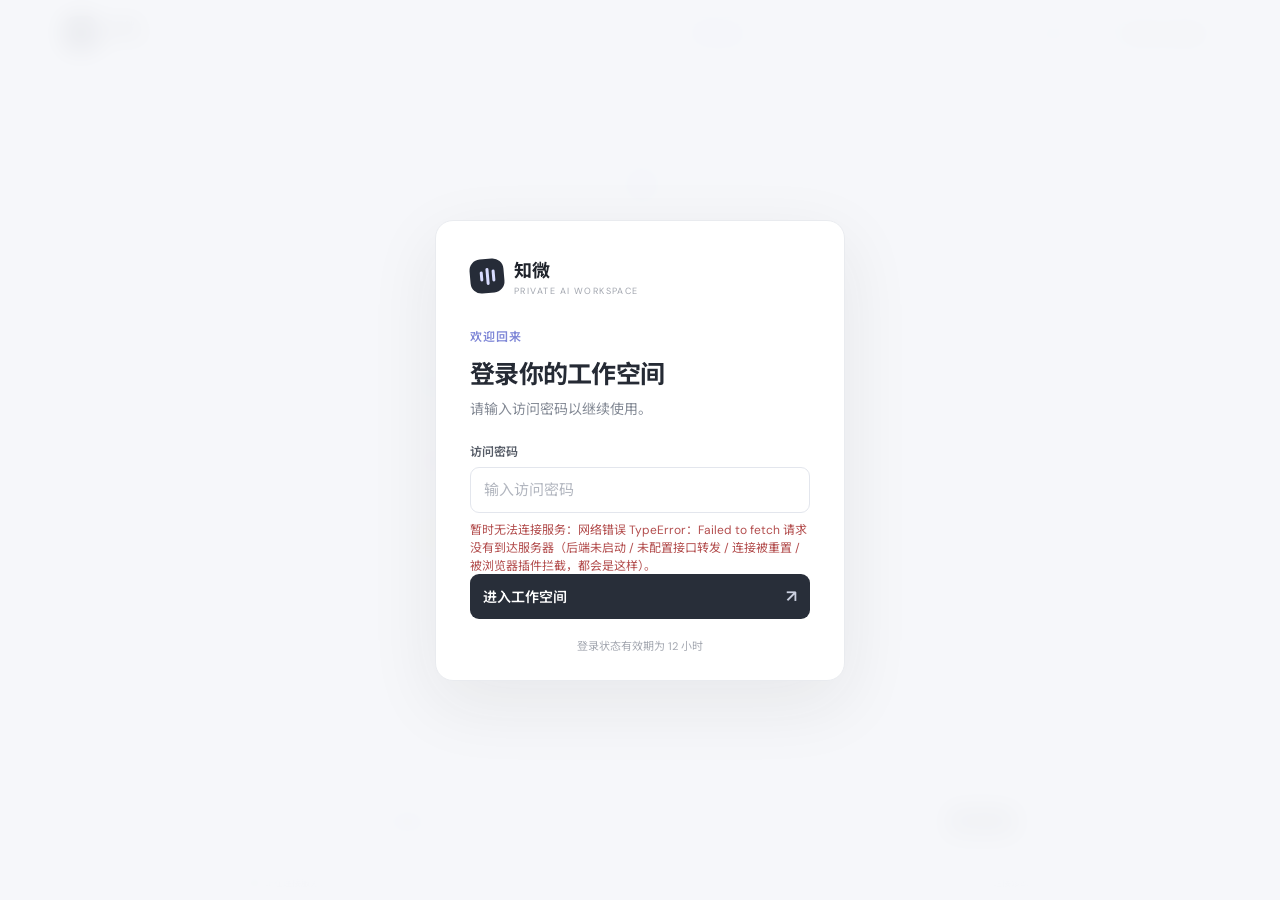
==== frontend/index.html @ b883d3f8 "feat(ui): 五个能力开关收成一个「专家模式」按钮 原来输入框下面并排五个勾选框：允许助手记录、允许读代码、允许改代码、 允许跑命令、显示思考。新手分不清前两个的区别，也常以为勾了「允许改代码」" ====
<!doctype html>
<html lang="zh-CN">
<head>
  <meta charset="UTF-8">
  <meta name="viewport" content="width=device-width, initial-scale=1.0">
  <meta name="theme-color" content="#f7f8fa">
  <meta name="description" content="集成智能对话、文件问答与论文阅读的 AI 工作空间">
  <title>知微 · AI 工作空间</title>
  <link rel="preconnect" href="https://fonts.googleapis.com">
  <link rel="preconnect" href="https://fonts.gstatic.com" crossorigin>
  <link href="https://fonts.googleapis.com/css2?family=DM+Sans:wght@400;500;600;700&family=Noto+Sans+SC:wght@400;500;600;700&display=swap" rel="stylesheet">
  <link rel="stylesheet" href="style.css">
</head>
<body>
  <main class="app-shell">
    <header class="topbar">
      <a class="brand" href="/" aria-label="知微首页"><span class="brand-mark"><i></i><i></i><i></i></span><span><strong>知微</strong><small>AI WORKSPACE</small></span></a>
      <div class="topbar-actions">
        <a class="top-action top-enter-learn" href="/learn.html" title="进入三栏学习台：课程目录 + 章节正文 + AI 导师">◈ <span>学习台</span></a>
        <button class="top-action" id="historyToggle" onclick="toggleHistory()">◷ <span>对话记录</span></button>
        <button class="top-action" id="learningHubBtn" onclick="openLearningHub()">▣ <span>学习档案</span></button>
        <button class="top-action" onclick="newChat()">＋ <span>新对话</span></button>
        <button class="top-action" id="logoutBtn" onclick="logout()">↪ <span>退出登录</span></button>
        <button class="model-pill" id="modelPill" onclick="openModelSettings()" title="切换模型与 API Key"><span class="model-dot"></span><span id="modelPillText">模型未配置</span></button>
      </div>
      <div id="historyPanel" class="history-panel" hidden><div class="history-heading">最近对话 <button onclick="toggleHistory(false)" aria-label="关闭">×</button></div><div id="chatList" class="chat-list"><div class="empty-hint">正在加载…</div></div></div>
    </header>

    <div id="connBanner" class="conn-banner" style="display:none"></div>
    <section id="chat" class="conversation" aria-live="polite" aria-label="与 AI 对话">
      <div id="welcome" class="welcome">
        <div class="welcome-orb"><i></i><i></i><i></i></div>
        <div class="eyebrow">YOUR THINKING PARTNER</div>
        <h1>你好，今天想用 AI 做什么？</h1>
        <p>先选择一个功能，接下来的提问和回答都会在这里进行。</p>
        <div class="mode-grid">
          <button class="mode-card" onclick="selectMode('chat')"><span class="mode-icon blue">✳</span><span><b>智能对话</b><small>自由提问、灵感探索与音乐推荐</small></span><span class="mode-arrow">↗</span></button>
          <button class="mode-card" onclick="selectMode('file')"><span class="mode-icon purple">▤</span><span><b>文件问答</b><small>上传文档或图片，提取文字并理解图像</small></span><span class="mode-arrow">↗</span></button>
          <button class="mode-card" onclick="selectMode('paper')"><span class="mode-icon amber">论</span><span><b>论文助手</b><small>解析 PDF 论文，检索内容并深入讨论</small></span><span class="mode-arrow">↗</span></button>
        </div>
      </div>
    </section>

    <footer class="composer-wrap">
      <div id="modeBar" class="mode-bar" hidden>
        <button id="activeModeButton" class="active-mode" onclick="toggleModePicker()"><span id="activeModeIcon">✳</span><span id="activeModeName">智能对话</span><span class="mode-chevron">⌄</span></button>
        <div id="modePicker" class="mode-picker" hidden>
          <button onclick="selectMode('chat')">✳　智能对话</button><button onclick="selectMode('file')">▤　文件问答</button><button onclick="selectMode('paper')">论　论文助手</button>
        </div>
        <span id="contextName" class="context-name"></span>
        <div class="mode-actions">
          <label id="filePickerLabel" class="attach-button" for="fileInput" hidden>＋ 添加资料</label>
          <select id="fileList" class="file-select" aria-label="选择已上传资料" hidden onchange="selectExistingFile()"><option value="">选择已上传资料</option></select>
          <label id="paperPickerLabel" class="attach-button" for="paperInput" hidden>＋ 选择论文</label>
          <button id="uploadPaperBtn" class="attach-button" onclick="uploadPaper()" hidden>解析论文</button>
        </div>
      </div>
      <input type="file" id="fileInput" accept=".pdf,.docx,.txt,.jpg,.jpeg,.png,.webp,image/jpeg,image/png,image/webp" onchange="showSelectedFile('fileInput','fileSelectedName')">
      <input type="file" id="paperInput" accept=".pdf,application/pdf" onchange="showSelectedFile('paperInput','paperFileName')">
      <input type="hidden" id="fileName"><input type="hidden" id="fileQuestion"><input type="hidden" id="paperQuestion">
      <span id="fileSelectedName" hidden>未选择文件</span><span id="paperFileName" hidden>未选择论文</span>
      <div id="fileAnswer" hidden></div><div id="paperAnswer" hidden></div>
      <div id="paperStatus" class="upload-status" hidden></div>
      <div class="composer" id="composer">
        <textarea id="input" rows="1" placeholder="先选择一个功能…" aria-label="输入消息" disabled></textarea>
        <div class="composer-bottom"><span class="composer-left"><span class="composer-hint"><span class="sparkle">✦</span> <span id="composerHint">选择功能后即可开始</span></span><button type="button" id="expertToggle" class="expert-toggle" onclick="toggleExpertMode()" aria-pressed="false" title="一键开启全部五项：记录学习档案、只读查看项目代码、修改代码（每次改动自动备份，可一键撤销）、执行项目内命令（危险命令仍会单独弹卡片等你确认）、显示思考过程。再点一次全部关闭。"><span class="expert-dot"></span><span id="expertLabel">专家模式</span></button><span class="capabilities" hidden><label class="write-toggle" title="开启后，助手只在你明确要求时才会写入长期记忆或勾选学习任务。默认关闭。"><input type="checkbox" id="allowWrites" onchange="onAllowWritesChange()"><span>允许助手记录</span></label><label class="write-toggle" title="开启后，助手可以只读查看项目结构、代码、git 状态与提交历史（不能修改文件、不能执行命令）。默认关闭。"><input type="checkbox" id="allowWorkspace" onchange="onAllowWorkspaceChange()"><span>允许读代码</span></label><label class="write-toggle danger" title="开启后，助手可以在项目内新建或修改文件。每次写入前自动备份，改动以红绿 diff 展示，可一键撤销。默认关闭。"><input type="checkbox" id="allowCodeEdit" onchange="onAllowCodeEditChange()"><span>允许改代码</span></label><label class="write-toggle danger" title="开启后，助手可以在项目内执行命令（跑测试、跑脚本、看 git 状态）。管道、重定向、删除、下载、改权限类命令一律拒绝；安装依赖、构建、执行任意代码会先弹卡片等你点「允许」。默认关闭。"><input type="checkbox" id="allowCommand" onchange="onAllowCommandChange()"><span>允许跑命令</span></label><label class="write-toggle" title="开启后，会向模型请求思考过程并实时显示在回答上方。部分模型（如 Qwen3、DeepSeek 推理模型）支持；不支持时只是不显示，不影响回答。"><input type="checkbox" id="showThinking" onchange="onShowThinkingChange()"><span>显示思考</span></label></span></span><button id="sendBtn" class="send-button" onclick="sendMessage()" aria-label="发送消息" disabled><span>发送</span><span class="send-arrow">↑</span></button></div>
      </div>
      <div class="composer-note">知微 AI · 让知识触手可及</div>
    </footer>
    <div class="sidebar-footer"><span id="serviceDot" class="status-dot"></span><span id="serviceLabel">正在连接服务…</span><a href="debug.html" target="_blank" rel="noopener">连接诊断</a></div>
  </main>
  <dialog id="learningHub" class="learning-hub">
    <div class="learning-head"><div><span class="eyebrow">YOUR LEARNING SPACE</span><h2>学习档案</h2><p>由你确认保存的长期记忆与学习计划会用于个性化回答。</p></div><button class="hub-close" onclick="closeLearningHub()" aria-label="关闭">×</button></div>
    <div class="learning-grid">
      <section class="learning-section"><h3>长期记忆</h3><p class="learning-help">只保存你主动添加的内容；回答时当前模型会参考这些信息。</p>
        <form id="memoryForm" onsubmit="saveLearningMemory(event)"><input id="memoryCategory" maxlength="40" placeholder="分类，例如：研究方向" value="偏好"><textarea id="memoryContent" maxlength="1200" required placeholder="例如：我刚读研一，正在学习机器学习基础。"></textarea><button class="hub-primary" type="submit">保存记忆</button></form>
        <div id="memoryList" class="hub-list"><div class="empty-hint">正在加载…</div></div>
      </section>
      <section class="learning-section"><h3>任务规划</h3><p class="learning-help">写下目标，当前模型会生成可勾选待办；完成后可按进度重新规划。</p>
        <form id="planForm" onsubmit="generateLearningPlan(event)"><textarea id="planGoal" maxlength="1000" required placeholder="例如：一周内理解 Transformer 的基本结构和注意力机制"></textarea><button class="hub-primary" id="generatePlanBtn" type="submit">生成任务计划</button></form>
        <div id="planList" class="hub-list"><div class="empty-hint">正在加载…</div></div>
      </section>
    </div>
  </dialog>
  <dialog id="modelSettings" class="learning-hub">
    <div class="learning-head"><div><span class="eyebrow">MODEL PROVIDERS</span><h2>模型与 API Key</h2><p>保存后随时切换，对话、论文、学习计划都会立刻改用选中的服务商。Key 只写入本机数据库，页面上只显示后四位。</p></div><button class="hub-close" onclick="closeModelSettings()" aria-label="关闭">×</button></div>
    <div class="learning-grid">
      <section class="learning-section"><h3>已配置</h3><p class="learning-help">点「使用」切换当前模型；「测试」会发一次极短的真实请求，用来确认 Key、地址和模型名是否对得上。</p>
        <div id="providerList" class="hub-list"><div class="empty-hint">正在加载…</div></div>
      </section>
      <section class="learning-section"><h3>添加 / 编辑</h3><p id="providerHint" class="learning-help">选一个预设会自动填好接口地址和默认模型，其余可以自己改。</p>
        <form id="providerForm" onsubmit="saveProvider(event)">
          <input type="hidden" id="providerId">
          <select id="providerPreset" onchange="applyProviderPreset()" aria-label="服务商预设"></select>
          <input id="providerName" maxlength="40" placeholder="显示名称，例如：我的 DeepSeek">
          <input id="providerBaseUrl" maxlength="300" placeholder="接口地址，例如 https://api.deepseek.com/v1">
          <input id="providerKey" type="password" autocomplete="off" maxlength="400" placeholder="API Key">
          <input id="providerModel" maxlength="120" placeholder="对话模型，例如 deepseek-chat">
          <input id="providerVisionModel" maxlength="120" placeholder="视觉模型（可空），例如 qwen3-vl-plus">
          <div class="provider-actions">
            <button class="hub-primary" id="providerSaveBtn" type="submit">保存服务商</button>
            <button class="hub-secondary" type="button" onclick="testProviderDraft()">测试连接</button>
            <button class="hub-secondary" type="button" onclick="resetProviderForm()">新建</button>
          </div>
        </form>
        <div id="providerStatus" class="provider-status" hidden></div>
      </section>
    </div>
  </dialog>
  <section id="loginGate" class="login-gate" hidden>
    <form class="login-card" onsubmit="submitLogin(event)">
      <div class="login-brand"><span class="brand-mark"><i></i><i></i><i></i></span><span><strong>知微</strong><small>PRIVATE AI WORKSPACE</small></span></div>
      <div class="login-eyebrow">欢迎回来</div>
      <h1>登录你的工作空间</h1>
      <p>请输入访问密码以继续使用。</p>
      <label class="login-label" for="loginPassword">访问密码</label>
      <input id="loginPassword" class="login-input" type="password" autocomplete="current-password" placeholder="输入访问密码" required>
      <div id="loginError" class="login-error" role="alert"></div>
      <button id="loginBtn" class="login-submit" type="submit">进入工作空间 <span>↗</span></button>
      <small class="login-footnote">登录状态有效期为 12 小时</small>
    </form>
  </section>
  <script src="marked.min.js"></script>
  <script src="app.js"></script>
</body>
</html>
---- frontend/style.css ----
:root{font-family:'DM Sans','Noto Sans SC',-apple-system,BlinkMacSystemFont,'Segoe UI',sans-serif;color:#20242c;background:#f8f9fb;font-synthesis:none;text-rendering:optimizeLegibility;--ink:#20242c;--muted:#969ba5;--line:#e9ebef;--accent:#5868df}*{box-sizing:border-box}body{margin:0;min-width:320px;height:100vh;overflow:hidden;background:#f8f9fb}button,input,textarea{font:inherit}button{cursor:pointer}button:focus-visible,input:focus-visible,textarea:focus-visible,a:focus-visible{outline:3px solid #b7bffc;outline-offset:2px}.app-shell{position:relative;width:100%;height:100dvh;max-width:1600px;margin:auto;display:flex;flex-direction:column;background:#fff}.topbar{position:relative;z-index:4;height:66px;flex:0 0 66px;display:flex;align-items:center;justify-content:space-between;padding:0 clamp(20px,5vw,70px);border-bottom:1px solid #f0f1f4;background:#fff}.brand{display:flex;align-items:center;gap:10px;color:var(--ink);text-decoration:none}.brand-mark{width:34px;height:34px;display:flex;align-items:center;justify-content:center;gap:3px;border-radius:11px;background:#262c38;transform:rotate(-5deg)}.brand-mark i{width:3px;border-radius:3px;background:#d8dcff}.brand-mark i:nth-child(1){height:10px}.brand-mark i:nth-child(2){height:17px}.brand-mark i:nth-child(3){height:12px}.brand strong{display:block;font-size:16px;letter-spacing:.02em}.brand small{display:block;margin-top:1px;color:#a1a5ae;font-size:8px;letter-spacing:.18em}.topbar-actions{display:flex;align-items:center;gap:9px}.top-action{height:32px;padding:0 10px;border:1px solid transparent;border-radius:8px;background:transparent;color:#777d88;font-size:11px}.top-action:hover{border-color:#e9ebef;background:#fafbfc}.model-pill{display:flex;align-items:center;gap:7px;margin-left:5px;padding:6px 10px;border:1px solid #eaecf0;border-radius:20px;color:#686e79;font-size:10px}.model-dot,.status-dot{width:7px;height:7px;border-radius:50%;background:#55b984}.history-panel{position:absolute;top:56px;right:clamp(20px,5vw,70px);width:min(330px,calc(100vw - 32px));max-height:min(450px,70vh);overflow:auto;padding:12px;border:1px solid #e9ebef;border-radius:13px;background:#fff;box-shadow:0 14px 40px #20242c18}.history-heading{display:flex;justify-content:space-between;align-items:center;padding:3px 4px 10px;color:#555b66;font-size:11px;font-weight:600}.history-heading button{width:25px;height:25px;border:0;border-radius:6px;background:transparent;color:#9297a1;font-size:18px}.history-heading button:hover{background:#f3f4f7}.chat-list{display:flex;flex-direction:column;gap:3px}.chat-item{min-height:36px;display:flex;align-items:center;gap:7px;padding:4px 6px 4px 9px;border-radius:8px;color:#606570;font-size:11px}.chat-item:hover,.chat-item.active{background:#f1f2f6;color:#292e38}.chat-item span{min-width:0;flex:1;overflow:hidden;text-overflow:ellipsis;white-space:nowrap;cursor:pointer}.chat-item span:before{content:'◷';margin-right:8px;color:#a0a5af}.chat-item button{padding:4px 6px;border:0;border-radius:5px;background:transparent;color:#a0a4ad;font-size:10px;opacity:0}.chat-item:hover button,.chat-item.active button{opacity:1}.chat-item button:hover{background:#fff;color:#c35c5c}.empty-hint{padding:10px 4px;color:#a4a8b1;font-size:10px}.conn-banner{position:absolute;z-index:2;top:76px;left:50%;width:min(560px,calc(100% - 32px));transform:translateX(-50%);padding:10px 13px;border:1px solid #f0dada;border-radius:8px;background:#fff6f6;color:#a84949;font-size:10px;line-height:1.5}.conn-banner a{color:inherit}.conversation{position:relative;flex:1;min-height:0;overflow-y:auto;padding:26px 22px 18px;scroll-behavior:smooth}.welcome{width:min(690px,100%);margin:7vh auto 30px;text-align:center}.welcome-orb{width:56px;height:56px;display:flex;align-items:center;justify-content:center;gap:4px;margin:0 auto 19px;border:1px solid #e8eaf0;border-radius:19px;background:linear-gradient(145deg,#fff,#f6f7fa);box-shadow:0 8px 28px #30394f0d;transform:rotate(-5deg)}.welcome-orb i{width:4px;border-radius:5px;background:#8792ee}.welcome-orb i:nth-child(1){height:15px;opacity:.55}.welcome-orb i:nth-child(2){height:25px}.welcome-orb i:nth-child(3){height:18px;opacity:.72}.eyebrow{color:#a3a7b2;font-size:9px;font-weight:600;letter-spacing:.22em}.welcome h1{margin:12px 0 8px;color:#252a34;font-size:clamp(22px,3vw,29px);font-weight:600;letter-spacing:-.04em}.welcome>p{margin:0;color:#9a9eaa;font-size:12px}.mode-grid{display:grid;grid-template-columns:1fr;gap:9px;width:min(475px,100%);margin:27px auto 0;text-align:left}.mode-card{min-height:68px;display:flex;align-items:center;gap:12px;padding:11px 13px;border:1px solid #eceef2;border-radius:11px;background:#fff;text-align:left;transition:all .18s}.mode-card:hover{border-color:#d7daf0;background:#fcfcff;box-shadow:0 5px 18px #252a3409;transform:translateY(-1px)}.mode-icon{width:34px;height:34px;display:grid;place-items:center;border-radius:10px;font-size:15px}.mode-icon.blue{background:#edf3ff;color:#6989dd}.mode-icon.purple{background:#f2efff;color:#8773d8}.mode-icon.amber{background:#fff4df;color:#cf9631}.mode-card b,.mode-card small{display:block}.mode-card b{color:#4b515d;font-size:11px;font-weight:600}.mode-card small{margin-top:4px;color:#989da7;font-size:9px}.mode-arrow{margin-left:auto;color:#bdc0c8;font-size:14px}.user,.ai{max-width:min(750px,88%);margin:15px auto;padding:12px 15px;border-radius:13px;font-size:12px;line-height:1.8;overflow-wrap:anywhere}.user{margin-right:max(calc((100% - 750px)/2),6%);background:#f1f2f6;color:#343944;white-space:pre-wrap}.ai{margin-left:max(calc((100% - 750px)/2),6%);color:#3e444f}.ai p{margin:0 0 10px}.ai h1,.ai h2,.ai h3,.qa-a h1,.qa-a h2,.qa-a h3{margin:16px 0 8px;color:#292f39;font-size:16px}.ai ul,.ai ol,.qa-a ul,.qa-a ol{padding-left:21px}.ai pre,.qa-a pre{overflow:auto;padding:12px;border-radius:9px;background:#242a35;color:#f1f2f7}.ai code,.qa-a code{padding:2px 4px;border-radius:4px;background:#f0f1f5;font-size:.9em}.ai pre code,.qa-a pre code{background:transparent}.ai blockquote,.qa-a blockquote{margin:8px 0;padding:3px 12px;border-left:2px solid #c4c8ee;color:#777d88}.thinking{display:flex;gap:5px;width:60px;align-items:center}.thinking span{width:6px;height:6px;border-radius:50%;background:#7884df;animation:think 1.1s infinite}.thinking span:nth-child(2){animation-delay:.15s}.thinking span:nth-child(3){animation-delay:.3s}@keyframes think{0%,80%,100%{opacity:.3;transform:translateY(0)}40%{opacity:1;transform:translateY(-4px)}}.music-card{max-width:360px;margin:9px 0;padding:13px;border:1px solid #ebedf1;border-radius:11px;background:#fff}.music-title{color:#323844;font-size:14px;font-weight:600}.music-singer,.music-reason{margin-top:6px;color:#7a808c;font-size:11px;line-height:1.6}.play-btn{display:inline-flex;margin-top:10px;padding:7px 10px;border-radius:7px;background:#f1f2f8;color:#555ec2;font-size:10px;text-decoration:none}.play-btn:hover{background:#e9eafb}.composer-wrap{z-index:3;position:relative;width:min(780px,calc(100% - 36px));margin:0 auto;padding:10px 0 10px}.mode-bar{position:relative;display:flex;align-items:center;gap:8px;min-height:34px;margin-bottom:8px}.active-mode{height:30px;display:flex;align-items:center;gap:7px;padding:0 9px;border:1px solid #e8eaf0;border-radius:8px;background:#fff;color:#555b66;font-size:10px}.active-mode:hover{background:#f8f9fb}.mode-chevron{color:#a1a5ae}.context-name{max-width:190px;overflow:hidden;color:#8c919b;font-size:9px;text-overflow:ellipsis;white-space:nowrap}.mode-actions{display:flex;gap:6px;margin-left:auto}.attach-button{height:28px;display:inline-flex;align-items:center;padding:0 9px;border:1px solid #e8eaf0;border-radius:7px;background:#fff;color:#727884;font-size:9px;cursor:pointer}.attach-button:hover{border-color:#cfd3e6;background:#fafaff}.mode-picker{position:absolute;z-index:5;bottom:36px;left:0;width:160px;padding:5px;border:1px solid #e9ebef;border-radius:9px;background:#fff;box-shadow:0 10px 28px #20242c12}.mode-picker button{width:100%;height:31px;padding:0 8px;border:0;border-radius:6px;background:transparent;color:#616773;text-align:left;font-size:10px}.mode-picker button:hover{background:#f2f3f7}.composer{padding:10px 12px 9px;border:1px solid #e6e8ed;border-radius:14px;background:#fff;box-shadow:0 7px 25px #292f3a0a;transition:border .15s,box-shadow .15s}.composer:focus-within{border-color:#c9cef2;box-shadow:0 7px 26px #5367e80d}.composer textarea{display:block;width:100%;min-height:32px;max-height:160px;resize:none;border:0;outline:0;background:transparent;color:#292e38;font-size:12px;line-height:1.6}.composer textarea:disabled{cursor:not-allowed}.composer textarea::placeholder{color:#b0b4bd}.composer-bottom{display:flex;align-items:center;justify-content:space-between;margin-top:7px}.composer-hint{color:#a4a8b1;font-size:9px}.sparkle{margin-right:4px;color:#8b92df}.send-button{height:30px;display:flex;align-items:center;gap:12px;padding:0 7px 0 12px;border:0;border-radius:8px;background:#282e39;color:white;font-size:10px;font-weight:500;transition:background .15s}.send-button:hover{background:#475164}.send-button:disabled{opacity:.4;cursor:not-allowed}.send-arrow{width:20px;height:20px;display:grid;place-items:center;border-radius:6px;background:#ffffff1a;font-size:13px}.composer-note{padding-top:7px;text-align:center;color:#b5b8c0;font-size:9px}.upload-status{margin:0 0 7px;padding:7px 9px;border:1px solid #e7e9f0;border-radius:7px;background:#f8f9fb;color:#717783;font-size:9px}.upload-status.success{border-color:#d9ecdf;background:#f4faf5;color:#4a8059}.upload-status.error{border-color:#f3dada;background:#fff7f7;color:#aa5353}input[type=file]{position:absolute;width:1px;height:1px;opacity:0;pointer-events:none}.sidebar-footer{width:min(780px,calc(100% - 36px));display:flex;align-items:center;gap:7px;margin:0 auto;padding:0 1px 11px;color:#8e939d;font-size:9px}.sidebar-footer a{margin-left:auto;color:#848996;text-decoration:none}.sidebar-footer a:hover{color:#5367e8}.status-dot.offline{background:#d76c6c}::-webkit-scrollbar{width:6px}::-webkit-scrollbar-thumb{border-radius:6px;background:#d9dce3}::-webkit-scrollbar-thumb:hover{background:#c5c9d2}[hidden]{display:none!important}@media(max-width:600px){.topbar{height:56px;flex-basis:56px;padding:0 13px}.topbar-actions{gap:3px}.top-action{width:33px;padding:0;font-size:0}.top-action:first-letter{font-size:14px}.top-action span{display:none}.model-pill{margin-left:2px;padding:5px 7px;font-size:9px}.conversation{padding:18px 12px 8px}.welcome{margin:6vh auto 22px}.welcome-orb{width:48px;height:48px;margin-bottom:15px}.welcome h1{font-size:21px}.welcome>p{font-size:10px;line-height:1.7}.mode-grid{gap:7px;margin-top:21px}.mode-card{min-height:62px;padding:9px 10px}.mode-card small{font-size:8px}.mode-icon{width:30px;height:30px}.composer-wrap,.sidebar-footer{width:calc(100% - 22px)}.composer-wrap{padding-bottom:max(7px,env(safe-area-inset-bottom))}.composer{padding:9px 10px 8px}.composer textarea{font-size:12px}.composer-hint{font-size:8px}.user,.ai{max-width:94%;margin-top:12px;margin-bottom:12px;padding:10px 12px;font-size:12px}.user{margin-right:3%}.ai{margin-left:3%}.context-name{max-width:100px}.attach-button{height:27px;padding:0 7px;font-size:8px}}@media(max-height:680px){.welcome{margin-top:2vh}.welcome-orb{width:43px;height:43px;margin-bottom:10px}.mode-grid{margin-top:15px}.mode-card{min-height:58px}}@media(prefers-reduced-motion:reduce){*,*::before,*::after{scroll-behavior:auto!important;animation-duration:.01ms!important;transition-duration:.01ms!important}}

.file-select{max-width:145px;height:28px;padding:0 8px;border:1px solid #e8eaf0;border-radius:7px;background:#fff;color:#727884;font-size:9px}.file-select:disabled{opacity:.55}.file-select:focus{border-color:#c9cef2;outline:0}

@media(max-width:600px){.file-select{max-width:86px}.mode-bar{gap:5px}}

.login-gate{position:fixed;z-index:20;inset:0;display:grid;place-items:center;padding:20px;background:#f6f7faee;backdrop-filter:blur(12px)}.login-card{width:min(410px,100%);padding:35px 34px 27px;border:1px solid #e9ebef;border-radius:18px;background:#fff;box-shadow:0 22px 70px #20242c14}.login-brand{display:flex;align-items:center;gap:10px;margin-bottom:30px}.login-brand strong{display:block;color:#20242c;font-size:18px}.login-brand small{display:block;margin-top:2px;color:#a1a5ae;font-size:9px;letter-spacing:.16em}.login-eyebrow{color:#7f87d7;font-size:12px;font-weight:600;letter-spacing:.08em}.login-card h1{margin:9px 0 7px;color:#252a34;font-size:25px;letter-spacing:-.03em}.login-card>p{margin:0 0 24px;color:#858b96;font-size:14px}.login-label{display:block;margin-bottom:7px;color:#555b66;font-size:12px;font-weight:600}.login-input{width:100%;height:46px;padding:0 13px;border:1px solid #e3e6ed;border-radius:9px;color:#292e38;font-size:15px}.login-input:focus{border-color:#aeb7ed;outline:0;box-shadow:0 0 0 3px #5868df14}.login-input::placeholder{color:#b2b6bf}.login-error{min-height:20px;margin-top:7px;color:#b34e4e;font-size:12px}.login-submit{width:100%;height:45px;display:flex;align-items:center;justify-content:space-between;padding:0 13px;border:0;border-radius:9px;background:#282e39;color:#fff;font-size:14px;font-weight:600}.login-submit:hover{background:#475164}.login-submit:disabled{opacity:.6;cursor:wait}.login-submit span{color:#cbd0df;font-size:17px}.login-footnote{display:block;margin-top:18px;color:#a4a8b1;text-align:center;font-size:11px}@media(max-width:600px){.login-card{padding:28px 23px 22px}.login-card h1{font-size:23px}}

/* Agent run trace and learning archive */
.thinking{width:min(750px,88%);min-height:28px;flex-wrap:wrap}.thinking small{flex-basis:100%;margin-top:4px;color:#858b98;font-size:11px}.agent-trace{margin:0 0 12px;padding:9px 11px;border:1px solid #e9ebf1;border-radius:10px;background:#fafbfc;color:#68707d;font-size:11px}.agent-trace summary{cursor:pointer;list-style:none;font-weight:600;color:#555d6b}.agent-trace summary::-webkit-details-marker{display:none}.agent-trace-list{display:grid;gap:9px;margin:12px 0 2px;padding-left:20px}.agent-trace-list li{padding-left:3px;line-height:1.55}.trace-ok{color:#39784e}.trace-error,.trace-limit{color:#a35a3f}.trace-verify{color:#8a6524}.trace-detail,.trace-preview,.trace-status{margin:4px 0 0;color:#777e8b;overflow-wrap:anywhere;white-space:pre-wrap}.trace-preview{max-height:120px;overflow:auto;padding:7px;border-radius:6px;background:#f0f2f6;font-size:10px}.trace-time{float:right;color:#a0a5af;font-size:10px}.trace-status{margin-top:10px;padding-top:8px;border-top:1px solid #e9ebf1}
.learning-hub{width:min(980px,calc(100vw - 28px));max-height:min(88vh,900px);padding:0;border:1px solid #e5e8ee;border-radius:16px;background:#fff;color:#29303b;box-shadow:0 24px 90px #14192538}.learning-hub::backdrop{background:#1c2230aa;backdrop-filter:blur(3px)}.learning-head{display:flex;justify-content:space-between;align-items:flex-start;padding:22px 24px 16px;border-bottom:1px solid #eceef2}.learning-head h2{margin:5px 0;font-size:22px}.learning-head p,.learning-help{margin:4px 0 12px;color:#858b96;font-size:12px;line-height:1.6}.hub-close{width:34px;height:34px;border:0;border-radius:9px;background:#f4f5f8;color:#666d79;font-size:22px}.learning-grid{display:grid;grid-template-columns:1fr 1fr;gap:0;max-height:calc(88vh - 110px);overflow:auto}.learning-section{min-width:0;padding:18px 24px 24px}.learning-section+ .learning-section{border-left:1px solid #eceef2}.learning-section h3{margin:0 0 5px;font-size:15px}.learning-section form{display:grid;gap:8px;margin-bottom:14px}.learning-section input,.learning-section textarea{width:100%;padding:10px 11px;border:1px solid #e6e8ed;border-radius:8px;background:#fff;color:#303641;font-size:12px}.learning-section textarea{min-height:78px;resize:vertical;line-height:1.6}.hub-primary{justify-self:start;padding:8px 12px;border:0;border-radius:8px;background:#303746;color:#fff;font-size:11px}.hub-primary:disabled{opacity:.55}.hub-list{display:grid;gap:8px}.hub-item{position:relative;padding:11px 12px;border:1px solid #eceef2;border-radius:9px;background:#fcfcfd}.hub-item p{margin:7px 0 0;color:#535a66;font-size:12px;line-height:1.6;white-space:pre-wrap;overflow-wrap:anywhere}.hub-category{display:inline-block;padding:3px 7px;border-radius:20px;background:#eef0fa;color:#5c66b8;font-size:10px}.hub-remove{float:right;padding:3px 7px;border:0;border-radius:5px;background:transparent;color:#9c6970;font-size:10px}.hub-remove:hover{background:#faeeee}.plan-item summary{cursor:pointer;color:#424957;font-size:12px;font-weight:600;line-height:1.6}.plan-item[open] summary{margin-bottom:8px}.plan-content{max-height:340px;overflow:auto;color:#555d69;font-size:11px;line-height:1.7;white-space:pre-wrap;overflow-wrap:anywhere}.hub-item-actions{display:flex;gap:6px;justify-content:flex-end;margin-top:9px}.hub-item-actions button{padding:5px 7px;border:1px solid #e7e9ef;border-radius:6px;background:#fff;color:#6c7380;font-size:10px}@media(max-width:700px){.learning-grid{grid-template-columns:1fr}.learning-section+.learning-section{border-left:0;border-top:1px solid #eceef2}.learning-head{padding:18px 16px 13px}.learning-section{padding:16px}.learning-hub{max-height:92vh}.learning-grid{max-height:calc(92vh - 105px)}}

/* Learning plan tasks */
.plan-progress{height:5px;margin:9px 0 11px;overflow:hidden;border-radius:99px;background:#eceef4}.plan-progress span{display:block;height:100%;border-radius:inherit;background:#6877dc;transition:width .2s}.task-list{display:grid;gap:6px;margin:12px 0}.task-item{display:grid;grid-template-columns:18px minmax(0,1fr) 24px;gap:8px;align-items:start;padding:8px;border:1px solid #e7e9ef;border-radius:8px;background:#fff}.task-item input{width:15px;height:15px;margin:2px 0 0;accent-color:#5868df}.task-item strong,.task-item small{display:block}.task-item strong{color:#484f5b;font-size:11px;line-height:1.5}.task-item small{margin-top:2px;color:#9298a3;font-size:10px;line-height:1.45}.task-item.done strong,.task-item.done small{text-decoration:line-through;color:#a1a6b0}.task-remove{width:23px;height:23px;padding:0;border:0;border-radius:6px;background:transparent;color:#a0a5ae;font-size:16px;line-height:1}.task-remove:hover{background:#faeeee;color:#a65a62}.task-form,.plan-adjust{display:grid;grid-template-columns:minmax(0,1fr) 105px auto;gap:6px;margin:9px 0}.plan-adjust{grid-template-columns:minmax(0,1fr) auto}.task-form input,.plan-adjust input{min-width:0;padding:7px 8px;border:1px solid #e3e6ed;border-radius:7px;background:#fff;color:#454b56;font:inherit;font-size:10px}.task-form button,.plan-adjust button{padding:7px 9px;border:1px solid #e0e3eb;border-radius:7px;background:#fff;color:#5a6270;font-size:10px;white-space:nowrap}.task-form button:hover,.plan-adjust button:hover{background:#f1f2f8}.task-form button:disabled,.plan-adjust button:disabled{opacity:.55;cursor:wait}@media(max-width:700px){.task-form{grid-template-columns:1fr auto}.task-form input:nth-child(2){grid-column:1/2}.task-form button{grid-column:2/3;grid-row:1/3}.plan-adjust{grid-template-columns:1fr auto}}

/* Top-right model selector */
.model-picker-top{height:34px;display:flex;align-items:center;gap:7px;margin-left:4px;padding:0 9px;border:1px solid #e7e9ef;border-radius:9px;background:#fff;color:#69707c}.model-picker-top .model-dot{flex:0 0 7px}.model-picker-label{font-size:10px;color:#989da7}.model-picker-top select{max-width:150px;border:0;outline:0;background:transparent;color:#424956;font-family:inherit;font-size:11px;font-weight:500;cursor:pointer}.model-picker-top select:disabled{cursor:wait}.model-picker-top:focus-within{border-color:#c9cef2;box-shadow:0 0 0 3px #b7bffc33}@media(max-width:600px){.model-picker-top{height:31px;gap:5px;margin-left:2px;padding:0 6px}.model-picker-label{display:none}.model-picker-top select{max-width:105px;font-size:10px}}
.composer-left{display:flex;align-items:center;gap:9px;min-width:0}.write-toggle{display:inline-flex;align-items:center;gap:4px;font-size:9px;color:#9aa0ab;cursor:pointer;white-space:nowrap}.write-toggle input{width:11px;height:11px;margin:0;accent-color:#5868df;cursor:pointer}.write-toggle.on{color:#5868df;font-weight:600}.hub-source{display:inline-block;margin-left:6px;padding:2px 6px;border-radius:20px;background:#fff4dc;color:#a8791a;font-size:9px}

/* 流式输出：状态行、停止按钮、中断提示 */
.stream-status{margin:0 0 8px;padding:6px 9px;border:1px solid #e9ebf1;border-radius:8px;background:#fafbfc;color:#7b8290;font-size:10px;line-height:1.5}
.stream-status.active{border-color:#dfe3f7;background:#f7f8ff;color:#5a66b5}
.stream-note{margin-top:9px;color:#9aa0ab;font-size:10px}
.stream-error{margin-top:9px;padding:7px 9px;border:1px solid #f3dada;border-radius:7px;background:#fff7f7;color:#a84949;font-size:11px;line-height:1.6}
.verify-warn{margin-top:9px;padding:7px 9px;border:1px solid #f0e2cd;border-radius:7px;background:#fffaf0;color:#8a6524;font-size:11px;line-height:1.6}
.send-button.stopping{background:#b4595c}
.send-button.stopping:hover{background:#c26a6c}
.send-button.stopping .send-arrow{font-size:9px}

/* 模型与 API Key 面板 */
.model-pill{background:#fff;cursor:pointer;font:inherit;color:#686e79}
.model-pill:hover{border-color:#d7daf0;background:#fafaff;color:#4d5563}
.model-pill.warn{border-color:#f0dada;background:#fff7f7;color:#a84949}
.model-pill.warn .model-dot{background:#d76c6c}
.learning-section select{width:100%;padding:10px 11px;border:1px solid #e6e8ed;border-radius:8px;background:#fff;color:#303641;font-size:12px}
.provider-item.active{border-color:#dfe3f7;background:#fbfbff}
.provider-title{display:flex;align-items:center;gap:8px;color:#3a4150;font-size:12px}
.provider-badge{padding:2px 7px;border-radius:20px;background:#eef0fa;color:#5c66b8;font-size:9px}
.provider-meta{margin:6px 0 0;color:#8a909c;font-size:10px;line-height:1.6;overflow-wrap:anywhere}
.provider-actions{display:flex;flex-wrap:wrap;gap:7px;margin-top:4px}
.hub-secondary{padding:8px 12px;border:1px solid #e3e6ee;border-radius:8px;background:#fff;color:#5d6472;font-size:11px}
.hub-secondary:hover{border-color:#cfd3e6;background:#fafaff}
.provider-status{margin-top:10px;padding:8px 10px;border:1px solid #e9ebf1;border-radius:8px;background:#f8f9fb;color:#6f7683;font-size:11px;line-height:1.6;overflow-wrap:anywhere}
.provider-status.ok{border-color:#d9ecdf;background:#f4faf5;color:#4a8059}
.provider-status.error{border-color:#f3dada;background:#fff7f7;color:#aa5353}
.hub-item-actions button.danger{color:#a35f66}
@media(max-width:600px){.model-pill{max-width:112px}.model-pill #modelPillText{overflow:hidden;text-overflow:ellipsis;white-space:nowrap}}

/* ===== 过程面板：让「模型做了什么」在回答生成时就看得见 ===== */
.agent-trace.live{border-color:#e2e6f4;background:#fbfbfe}
.agent-trace.live summary{display:flex;align-items:center;gap:7px;color:#5b64ab}
.agent-trace>summary{display:flex;align-items:center;gap:7px}
.trace-spin{display:inline-block;flex:none;width:9px;height:9px;border-radius:50%;border:1.5px solid #ccd2ec;border-top-color:#6f7ac4;animation:traceSpin .85s linear infinite;animation-play-state:paused}
.agent-trace.working .trace-spin{animation-play-state:running}
@keyframes traceSpin{to{transform:rotate(360deg)}}

.trace-live{display:grid;gap:7px;margin-top:10px;max-height:250px;overflow:auto;padding-right:2px}
.trace-live-round{padding-top:6px;border-top:1px dashed #e8eaf2;color:#a4aab8;font-size:9px;letter-spacing:.05em}
.trace-live-round:first-child{padding-top:0;border-top:none}
.trace-live-item{display:flex;gap:7px;align-items:flex-start;color:#4f5766;font-size:11px;line-height:1.55}
.trace-live-icon{flex:none;width:12px;color:#9aa2b2;font-size:10px;line-height:16px;text-align:center}
.trace-live-item.running .trace-live-icon{color:#6f7ac4}
.trace-live-item.ok .trace-live-icon{color:#3f8a58}
.trace-live-item.failed .trace-live-icon{color:#b4644f}
.trace-live-item.reasoning .trace-live-icon{color:#7c86c9}
.trace-live-body{flex:1;min-width:0}
.trace-live-title{color:#3c4350;font-size:11px;font-weight:600}
.trace-live-time{float:right;margin-left:8px;color:#aab0bc;font-size:9px;font-weight:400}
.trace-live-sub{color:#8b91a0;font-size:10px;overflow-wrap:anywhere}
.trace-live-result{display:-webkit-box;margin-top:3px;overflow:hidden;color:#7d8492;font-size:10px;overflow-wrap:anywhere;-webkit-box-orient:vertical;-webkit-line-clamp:2}
.trace-live-reasoning{max-height:150px;margin:4px 0 0;padding:6px 8px;overflow:auto;border-left:2px solid #dfe3f5;border-radius:0 6px 6px 0;background:#f4f5fb;color:#6f7686;font-family:inherit;font-size:10px;line-height:1.65;white-space:pre-wrap;overflow-wrap:anywhere}
.trace-live-note{color:#a35a3f;font-size:10px;line-height:1.6}
.trace-live-note.error{color:#b0524a}
.trace-live-note.verify{color:#8a6524}

.trace-think{max-height:190px;margin:5px 0 0;padding:7px 9px;overflow:auto;border-left:2px solid #dfe3f5;border-radius:0 6px 6px 0;background:#f4f5fb;color:#6f7686;font-size:10px;line-height:1.68;white-space:pre-wrap;overflow-wrap:anywhere}
.trace-result{margin-top:5px}
.trace-result summary{cursor:pointer;color:#8a90a0;font-size:10px;list-style:none}
.trace-result summary::-webkit-details-marker{display:none}
.trace-result summary::before{content:"▸ ";}
.trace-result[open] summary::before{content:"▾ ";}
@media(max-width:600px){.composer-left{flex-wrap:wrap}.trace-live{max-height:190px}}

/* 代码改动：diff 展示与撤销 */
.write-toggle.danger.on{color:#b0503b}
.edit-diff{margin-top:6px}
/* 这里的 summary 必须压过 .agent-trace summary 的 flex 布局，否则文件名会被挤到中间 */
.edit-diff>summary{cursor:pointer;display:flex;flex-wrap:nowrap;align-items:center;justify-content:flex-start;gap:6px;list-style:none;color:#6f7784;font-size:10px;font-weight:600}
.edit-diff>summary::-webkit-details-marker{display:none}
.edit-diff>summary::before{content:"▸";flex:0 0 auto;color:#a3a8b3}
.edit-diff[open]>summary::before{content:"▾"}
.edit-diff .edit-path{flex:1 1 auto;min-width:0;overflow:hidden;text-overflow:ellipsis;white-space:nowrap;font-weight:500;font-family:ui-monospace,SFMono-Regular,Menlo,monospace}
.edit-stat{flex:0 0 auto;margin-left:auto;padding:1px 6px;border-radius:20px;background:#f1f3f7;color:#6f7683;font-size:9px;font-weight:600}
.diff-body{max-height:260px;margin-top:5px;overflow:auto;border:1px solid #eceef2;border-radius:7px;background:#fff;font-family:ui-monospace,SFMono-Regular,Menlo,monospace;font-size:10px;line-height:1.55}
.diff-line{padding:0 7px;color:#6e7480;white-space:pre-wrap;overflow-wrap:anywhere}
.diff-add{background:#f0f8f2;color:#2f6b45}
.diff-del{background:#fdf2f2;color:#a35454}
.diff-hunk{margin:2px 0;background:#f6f7fb;color:#6d76b8}
.diff-meta{color:#a3a8b3}
.edit-undo-bar{display:flex;justify-content:flex-end;margin-top:9px;padding-top:8px;border-top:1px solid #e9ebf1}
.edit-undo{padding:5px 9px;border:1px solid #e6e8ee;border-radius:7px;background:#fff;color:#8a5a4a;font-size:10px}
.edit-undo:hover{border-color:#e6c9c1;background:#fdf7f5}
.edit-undo:disabled{cursor:wait;opacity:.7}
.edit-undo.done{border-color:#d9ecdf;background:#f4faf5;color:#4a8059;cursor:default}
@media(max-width:600px){.diff-body{max-height:200px}}

/* 命令执行：确认卡片 */
.cmd-ask{margin-top:8px;padding:9px 10px;border:1px solid #f0dcc9;border-radius:8px;background:#fdfaf5}
.cmd-ask-head{color:#9a6a3c;font-size:10px;font-weight:600}
.cmd-ask-cmd{margin-top:5px;padding:6px 8px;border-radius:6px;background:#fff;color:#3f4550;font-family:ui-monospace,SFMono-Regular,Menlo,monospace;font-size:11px;line-height:1.5;white-space:pre-wrap;overflow-wrap:anywhere}
.cmd-ask-why{margin:5px 0 0;color:#8b8f99;font-size:10px;line-height:1.5}
.cmd-ask-actions{display:flex;flex-wrap:wrap;align-items:center;gap:7px;margin-top:8px}
.cmd-allow,.cmd-deny{padding:5px 11px;border-radius:7px;font-size:10px;font-weight:600;cursor:pointer}
.cmd-allow{border:1px solid #cfe3d5;background:#f4faf5;color:#41724f}
.cmd-allow:hover{border-color:#b7d8c1;background:#eef8f0}
.cmd-deny{border:1px solid #e6e8ee;background:#fff;color:#7c828d}
.cmd-deny:hover{border-color:#d9dce4;background:#f8f9fb}
.cmd-allow:disabled,.cmd-deny:disabled{cursor:default;opacity:.55}
.cmd-ask-hint{color:#a3a8b3;font-size:9px}
.cmd-ask.allowed{background:#f6fbf7;border-color:#d9ecdf}
.cmd-ask.denied{background:#fafafa;border-color:#e8e9ee}

/* 任务清单：置顶进度卡 */
.todo-card{margin:0 0 9px;padding:8px 10px;border:1px solid #e7eaf2;border-radius:9px;background:#fbfcfe}
/* 实时面板里吸在顶部：工具一条条往下刷时，进度表不能跟着滚走 */
.todo-card.compact{position:sticky;top:0;z-index:2;margin-bottom:8px;box-shadow:0 6px 12px -10px #1b2333}
.todo-head{display:flex;align-items:center;justify-content:space-between;gap:8px}
.todo-title{color:#4c5462;font-size:10px;font-weight:700;letter-spacing:.02em}
.todo-count{flex:0 0 auto;color:#6f7ac4;font-size:10px;font-weight:600}
.todo-bar{height:3px;margin:6px 0 7px;overflow:hidden;border-radius:99px;background:#eceff6}
.todo-bar span{display:block;height:100%;border-radius:inherit;background:#7c86c9;transition:width .25s}
.todo-list{display:grid;gap:3px;margin:0;padding:0;list-style:none}
.todo-card.compact .todo-list{max-height:104px;overflow:auto}
.todo-item{display:flex;gap:6px;align-items:flex-start;color:#5a6270;font-size:10.5px;line-height:1.55}
.todo-icon{flex:0 0 11px;color:#b3b9c6;font-size:9px;line-height:16px;text-align:center}
.todo-text{min-width:0;overflow-wrap:anywhere}
.todo-item.active{color:#3f4761;font-weight:600}
.todo-item.active .todo-icon{color:#6f7ac4}
.todo-item.done{color:#9aa1ae}
.todo-item.done .todo-text{text-decoration:line-through}
.todo-item.done .todo-icon{color:#4f9468}

/* 参考来源：挂在回答下面，一眼能看到「这段话是从哪儿来的」 */
.source-list{margin-top:12px;padding-top:10px;border-top:1px solid #eceef2}
.source-head{font-size:10px;color:#9aa0ab;letter-spacing:.5px;margin-bottom:5px}
.source-item{display:flex;gap:7px;align-items:flex-start;padding:5px 7px;border-radius:6px;text-decoration:none;color:inherit}
.source-item:hover{background:#f5f6f8}
.source-idx{flex:none;width:15px;height:15px;border-radius:4px;background:#eef0f4;color:#6c7480;font-size:9px;line-height:15px;text-align:center;margin-top:1px}
.source-body{display:flex;flex-direction:column;gap:1px;min-width:0}
.source-title{font-size:11px;color:#3a4150;line-height:1.45;overflow:hidden;text-overflow:ellipsis;white-space:nowrap;max-width:100%}
.source-domain{font-size:9px;color:#a3a9b4}

/* 学习台入口：这是主功能，比顶栏其余次要按钮显眼一档 */
.top-enter-learn{display:inline-flex;align-items:center;text-decoration:none;color:#4a51b8;background:#f3f4fd;border-color:#e2e4f7}
.top-enter-learn:hover{border-color:#cacef2;background:#ebedfb;color:#3d44ad}
@media(max-width:600px){.top-enter-learn{justify-content:center}}

/* 专家模式：原来五个独立勾选框（记录 / 读代码 / 改代码 / 跑命令 / 思考）
   收成一个按钮。勾选框保留在 DOM 里承载状态，只是不再直接暴露。 */
.expert-toggle{display:inline-flex;align-items:center;gap:5px;height:21px;padding:0 9px;border:1px solid #e6e8ee;border-radius:999px;background:#fbfbfd;color:#7d838e;font-size:9.5px;font-weight:500;cursor:pointer;white-space:nowrap;transition:border-color .16s,background .16s,color .16s}
.expert-toggle:hover{border-color:#cfd4e8;background:#f5f6fb;color:#565d6b}
.expert-dot{width:5px;height:5px;border-radius:50%;background:#c3c7d1;transition:background .16s,box-shadow .16s}
.expert-toggle[data-state="on"]{border-color:#f0c9c0;background:#fdf3f0;color:#b04a32}
.expert-toggle[data-state="on"] .expert-dot{background:#d2643f;box-shadow:0 0 0 3px #d2643f22}
.expert-toggle[data-state="partial"]{border-color:#dcd7ee;background:#f8f6ff;color:#6a5fb0}
.expert-toggle[data-state="partial"] .expert-dot{background:#8b7fd4}
.expert-note{position:absolute;left:0;bottom:calc(100% + 2px);z-index:6;padding:6px 10px;border:1px solid #f0d5cd;border-radius:8px;background:#fff8f5;color:#a8553c;font-size:9.5px;line-height:1.55;box-shadow:0 6px 18px #20242c12;animation:expertIn .18s ease}
@keyframes expertIn{from{opacity:0;transform:translateY(4px)}to{opacity:1;transform:none}}
@media(max-width:600px){.expert-toggle{height:20px;padding:0 7px;font-size:9px}.expert-note{right:0;left:auto}}
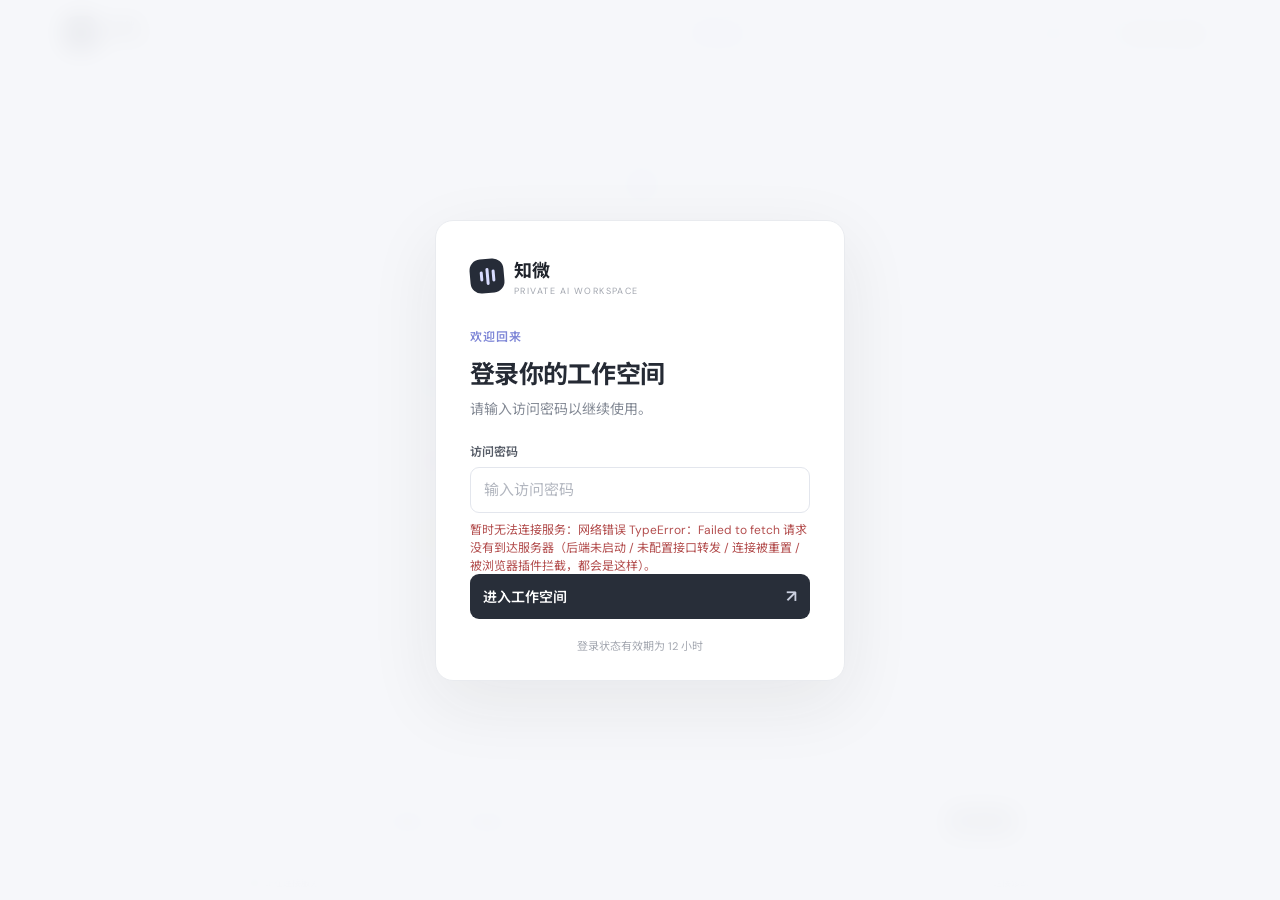
==== commit 3a177ca1: "feat(desktop): 助手能真的操作鼠标键盘，一句话打开浏览器搜内容 「帮我去百度搜天气」这类需求，落到三条路，难度和风险差一个量级： ① open_url 直接拼结果页地址（不碰鼠标）；② " ====
--- a/frontend/index.html
+++ b/frontend/index.html
@@ -63,7 +63,7 @@
       <div id="paperStatus" class="upload-status" hidden></div>
       <div class="composer" id="composer">
         <textarea id="input" rows="1" placeholder="先选择一个功能…" aria-label="输入消息" disabled></textarea>
-        <div class="composer-bottom"><span class="composer-left"><span class="composer-hint"><span class="sparkle">✦</span> <span id="composerHint">选择功能后即可开始</span></span><button type="button" id="expertToggle" class="expert-toggle" onclick="toggleExpertMode()" aria-pressed="false" title="一键开启全部五项：记录学习档案、只读查看项目代码、修改代码（每次改动自动备份，可一键撤销）、执行项目内命令（危险命令仍会单独弹卡片等你确认）、显示思考过程。再点一次全部关闭。"><span class="expert-dot"></span><span id="expertLabel">专家模式</span></button><span class="capabilities" hidden><label class="write-toggle" title="开启后，助手只在你明确要求时才会写入长期记忆或勾选学习任务。默认关闭。"><input type="checkbox" id="allowWrites" onchange="onAllowWritesChange()"><span>允许助手记录</span></label><label class="write-toggle" title="开启后，助手可以只读查看项目结构、代码、git 状态与提交历史（不能修改文件、不能执行命令）。默认关闭。"><input type="checkbox" id="allowWorkspace" onchange="onAllowWorkspaceChange()"><span>允许读代码</span></label><label class="write-toggle danger" title="开启后，助手可以在项目内新建或修改文件。每次写入前自动备份，改动以红绿 diff 展示，可一键撤销。默认关闭。"><input type="checkbox" id="allowCodeEdit" onchange="onAllowCodeEditChange()"><span>允许改代码</span></label><label class="write-toggle danger" title="开启后，助手可以在项目内执行命令（跑测试、跑脚本、看 git 状态）。管道、重定向、删除、下载、改权限类命令一律拒绝；安装依赖、构建、执行任意代码会先弹卡片等你点「允许」。默认关闭。"><input type="checkbox" id="allowCommand" onchange="onAllowCommandChange()"><span>允许跑命令</span></label><label class="write-toggle" title="开启后，会向模型请求思考过程并实时显示在回答上方。部分模型（如 Qwen3、DeepSeek 推理模型）支持；不支持时只是不显示，不影响回答。"><input type="checkbox" id="showThinking" onchange="onShowThinkingChange()"><span>显示思考</span></label></span></span><button id="sendBtn" class="send-button" onclick="sendMessage()" aria-label="发送消息" disabled><span>发送</span><span class="send-arrow">↑</span></button></div>
+        <div class="composer-bottom"><span class="composer-left"><span class="composer-hint"><span class="sparkle">✦</span> <span id="composerHint">选择功能后即可开始</span></span><button type="button" id="expertToggle" class="expert-toggle" onclick="toggleExpertMode()" aria-pressed="false" title="一键开启全部五项：记录学习档案、只读查看项目代码、修改代码（每次改动自动备份，可一键撤销）、执行项目内命令（危险命令仍会单独弹卡片等你确认）、显示思考过程。再点一次全部关闭。"><span class="expert-dot"></span><span id="expertLabel">专家模式</span></button><button type="button" id="desktopToggle" class="expert-toggle desktop-toggle" onclick="toggleDesktopMode()" aria-pressed="false" title="让助手真的操作这台电脑：移动鼠标、打字、截图、打开浏览器。默认关闭，且不受专家模式影响——每次打开都要单独确认。开启期间建议看着屏幕；遇到登录/支付/验证码页面它应当停下来问你。"><span class="expert-dot"></span><span id="desktopLabel">操作桌面</span></button><span class="capabilities" hidden><label class="write-toggle" title="开启后，助手只在你明确要求时才会写入长期记忆或勾选学习任务。默认关闭。"><input type="checkbox" id="allowWrites" onchange="onAllowWritesChange()"><span>允许助手记录</span></label><label class="write-toggle" title="开启后，助手可以只读查看项目结构、代码、git 状态与提交历史（不能修改文件、不能执行命令）。默认关闭。"><input type="checkbox" id="allowWorkspace" onchange="onAllowWorkspaceChange()"><span>允许读代码</span></label><label class="write-toggle danger" title="开启后，助手可以在项目内新建或修改文件。每次写入前自动备份，改动以红绿 diff 展示，可一键撤销。默认关闭。"><input type="checkbox" id="allowCodeEdit" onchange="onAllowCodeEditChange()"><span>允许改代码</span></label><label class="write-toggle danger" title="开启后，助手可以在项目内执行命令（跑测试、跑脚本、看 git 状态）。管道、重定向、删除、下载、改权限类命令一律拒绝；安装依赖、构建、执行任意代码会先弹卡片等你点「允许」。默认关闭。"><input type="checkbox" id="allowCommand" onchange="onAllowCommandChange()"><span>允许跑命令</span></label><label class="write-toggle" title="开启后，会向模型请求思考过程并实时显示在回答上方。部分模型（如 Qwen3、DeepSeek 推理模型）支持；不支持时只是不显示，不影响回答。"><input type="checkbox" id="showThinking" onchange="onShowThinkingChange()"><span>显示思考</span></label></span></span><button id="sendBtn" class="send-button" onclick="sendMessage()" aria-label="发送消息" disabled><span>发送</span><span class="send-arrow">↑</span></button></div>
       </div>
       <div class="composer-note">知微 AI · 让知识触手可及</div>
     </footer>
@@ -72,8 +72,9 @@
   <dialog id="learningHub" class="learning-hub">
     <div class="learning-head"><div><span class="eyebrow">YOUR LEARNING SPACE</span><h2>学习档案</h2><p>由你确认保存的长期记忆与学习计划会用于个性化回答。</p></div><button class="hub-close" onclick="closeLearningHub()" aria-label="关闭">×</button></div>
     <div class="learning-grid">
-      <section class="learning-section"><h3>长期记忆</h3><p class="learning-help">只保存你主动添加的内容；回答时当前模型会参考这些信息。</p>
+      <section class="learning-section"><h3>长期记忆</h3><p class="learning-help" id="memoryHelp">只保存你主动添加的内容。每轮对话只带最近 20 条在上下文里，更早的由助手按问题现场检索——不靠堆条数，靠查得到。</p>
         <form id="memoryForm" onsubmit="saveLearningMemory(event)"><input id="memoryCategory" maxlength="40" placeholder="分类，例如：研究方向" value="偏好"><textarea id="memoryContent" maxlength="1200" required placeholder="例如：我刚读研一，正在学习机器学习基础。"></textarea><button class="hub-primary" type="submit">保存记忆</button></form>
+        <input id="memorySearch" class="hub-search" type="search" placeholder="检索记忆，例如：研究方向 / 数据集" oninput="filterMemories()">
         <div id="memoryList" class="hub-list"><div class="empty-hint">正在加载…</div></div>
       </section>
       <section class="learning-section"><h3>任务规划</h3><p class="learning-help">写下目标，当前模型会生成可勾选待办；完成后可按进度重新规划。</p>
--- a/frontend/style.css
+++ b/frontend/style.css
@@ -33,6 +33,9 @@
 .model-pill.warn{border-color:#f0dada;background:#fff7f7;color:#a84949}
 .model-pill.warn .model-dot{background:#d76c6c}
 .learning-section select{width:100%;padding:10px 11px;border:1px solid #e6e8ed;border-radius:8px;background:#fff;color:#303641;font-size:12px}
+/* 记忆检索框：只做本地过滤，不发请求——100 条在浏览器里筛比往返一次快得多 */
+.hub-search{margin:0 0 12px}
+.hub-more{margin:8px 0 0;color:#858b96;font-size:11px;line-height:1.6}
 .provider-item.active{border-color:#dfe3f7;background:#fbfbff}
 .provider-title{display:flex;align-items:center;gap:8px;color:#3a4150;font-size:12px}
 .provider-badge{padding:2px 7px;border-radius:20px;background:#eef0fa;color:#5c66b8;font-size:9px}
@@ -166,4 +169,6 @@
 .expert-toggle[data-state="partial"] .expert-dot{background:#8b7fd4}
 .expert-note{position:absolute;left:0;bottom:calc(100% + 2px);z-index:6;padding:6px 10px;border:1px solid #f0d5cd;border-radius:8px;background:#fff8f5;color:#a8553c;font-size:9.5px;line-height:1.55;box-shadow:0 6px 18px #20242c12;animation:expertIn .18s ease}
 @keyframes expertIn{from{opacity:0;transform:translateY(4px)}to{opacity:1;transform:none}}
+.desktop-toggle[data-state="on"]{border-color:#f0b8b4;background:#fdeceb;color:#b0342f}
+.desktop-toggle[data-state="on"] .expert-dot{background:#d63b34;box-shadow:0 0 0 3px #d63b3422}
 @media(max-width:600px){.expert-toggle{height:20px;padding:0 7px;font-size:9px}.expert-note{right:0;left:auto}}
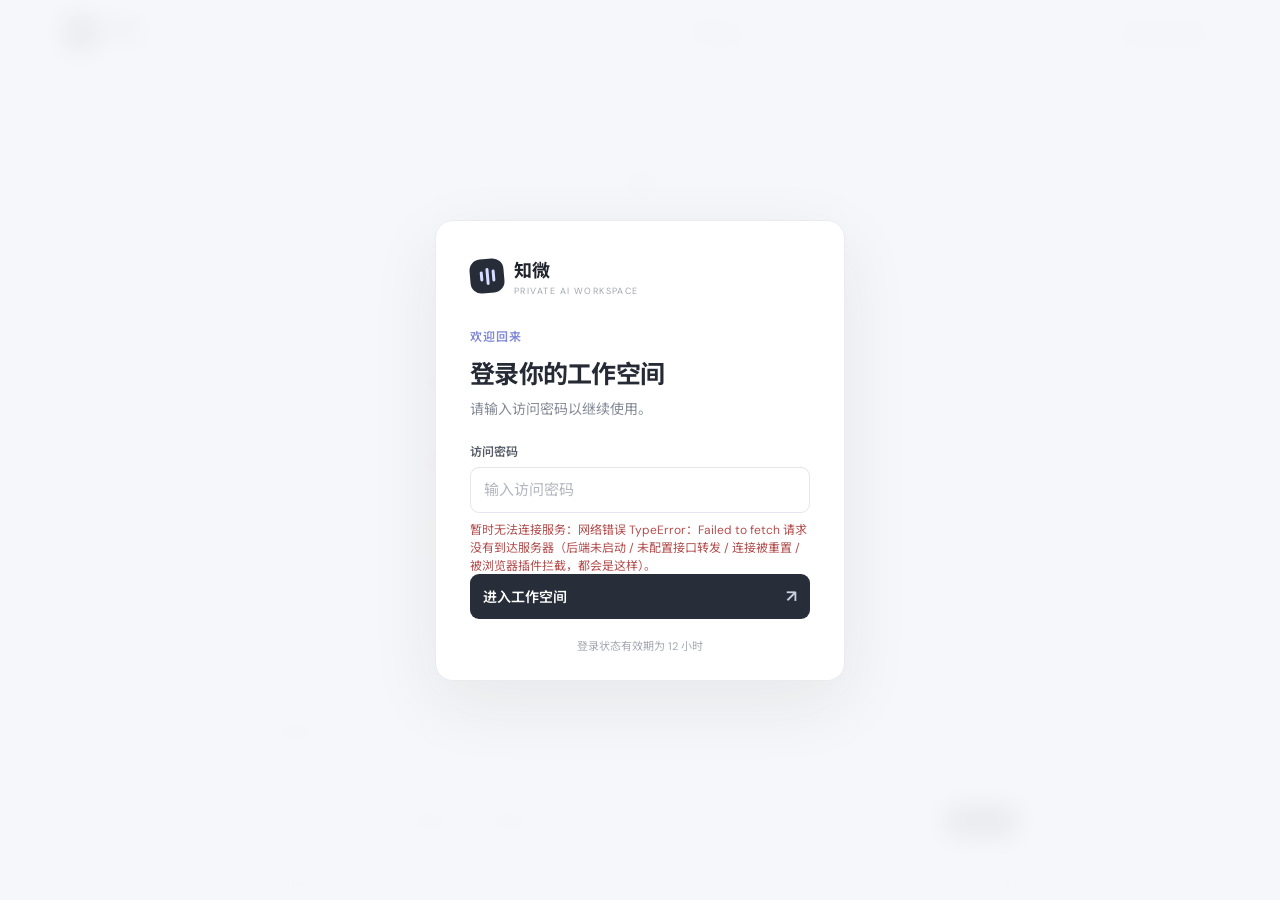
==== commit e8f3ac19: "首页不再先选功能：按这句话自动决定对话/文件/论文 用户开口时功能已经写在句子里（「这篇论文的方法部分」「这张图里是什么」）， 再让他把这句话翻译成「我该点哪个卡」，是把系统的分类负担转给他。现在输入" ====
--- a/frontend/index.html
+++ b/frontend/index.html
@@ -32,7 +32,7 @@
         <div class="welcome-orb"><i></i><i></i><i></i></div>
         <div class="eyebrow">YOUR THINKING PARTNER</div>
         <h1>你好，今天想用 AI 做什么？</h1>
-        <p>先选择一个功能，接下来的提问和回答都会在这里进行。</p>
+        <p>不用先选功能：直接说你想做什么，我会自己判断该读文件、读论文还是普通对话。</p>
         <div class="mode-grid">
           <button class="mode-card" onclick="selectMode('chat')"><span class="mode-icon blue">✳</span><span><b>智能对话</b><small>自由提问、灵感探索与音乐推荐</small></span><span class="mode-arrow">↗</span></button>
           <button class="mode-card" onclick="selectMode('file')"><span class="mode-icon purple">▤</span><span><b>文件问答</b><small>上传文档或图片，提取文字并理解图像</small></span><span class="mode-arrow">↗</span></button>
@@ -45,7 +45,7 @@
       <div id="modeBar" class="mode-bar" hidden>
         <button id="activeModeButton" class="active-mode" onclick="toggleModePicker()"><span id="activeModeIcon">✳</span><span id="activeModeName">智能对话</span><span class="mode-chevron">⌄</span></button>
         <div id="modePicker" class="mode-picker" hidden>
-          <button onclick="selectMode('chat')">✳　智能对话</button><button onclick="selectMode('file')">▤　文件问答</button><button onclick="selectMode('paper')">论　论文助手</button>
+          <button onclick="selectMode('auto')">✦　自动选择</button><button onclick="selectMode('chat')">✳　智能对话</button><button onclick="selectMode('file')">▤　文件问答</button><button onclick="selectMode('paper')">论　论文助手</button>
         </div>
         <span id="contextName" class="context-name"></span>
         <div class="mode-actions">
@@ -62,8 +62,8 @@
       <div id="fileAnswer" hidden></div><div id="paperAnswer" hidden></div>
       <div id="paperStatus" class="upload-status" hidden></div>
       <div class="composer" id="composer">
-        <textarea id="input" rows="1" placeholder="先选择一个功能…" aria-label="输入消息" disabled></textarea>
-        <div class="composer-bottom"><span class="composer-left"><span class="composer-hint"><span class="sparkle">✦</span> <span id="composerHint">选择功能后即可开始</span></span><button type="button" id="expertToggle" class="expert-toggle" onclick="toggleExpertMode()" aria-pressed="false" title="一键开启全部五项：记录学习档案、只读查看项目代码、修改代码（每次改动自动备份，可一键撤销）、执行项目内命令（危险命令仍会单独弹卡片等你确认）、显示思考过程。再点一次全部关闭。"><span class="expert-dot"></span><span id="expertLabel">专家模式</span></button><button type="button" id="desktopToggle" class="expert-toggle desktop-toggle" onclick="toggleDesktopMode()" aria-pressed="false" title="让助手真的操作这台电脑：移动鼠标、打字、截图、打开浏览器。默认关闭，且不受专家模式影响——每次打开都要单独确认。开启期间建议看着屏幕；遇到登录/支付/验证码页面它应当停下来问你。"><span class="expert-dot"></span><span id="desktopLabel">操作桌面</span></button><span class="capabilities" hidden><label class="write-toggle" title="开启后，助手只在你明确要求时才会写入长期记忆或勾选学习任务。默认关闭。"><input type="checkbox" id="allowWrites" onchange="onAllowWritesChange()"><span>允许助手记录</span></label><label class="write-toggle" title="开启后，助手可以只读查看项目结构、代码、git 状态与提交历史（不能修改文件、不能执行命令）。默认关闭。"><input type="checkbox" id="allowWorkspace" onchange="onAllowWorkspaceChange()"><span>允许读代码</span></label><label class="write-toggle danger" title="开启后，助手可以在项目内新建或修改文件。每次写入前自动备份，改动以红绿 diff 展示，可一键撤销。默认关闭。"><input type="checkbox" id="allowCodeEdit" onchange="onAllowCodeEditChange()"><span>允许改代码</span></label><label class="write-toggle danger" title="开启后，助手可以在项目内执行命令（跑测试、跑脚本、看 git 状态）。管道、重定向、删除、下载、改权限类命令一律拒绝；安装依赖、构建、执行任意代码会先弹卡片等你点「允许」。默认关闭。"><input type="checkbox" id="allowCommand" onchange="onAllowCommandChange()"><span>允许跑命令</span></label><label class="write-toggle" title="开启后，会向模型请求思考过程并实时显示在回答上方。部分模型（如 Qwen3、DeepSeek 推理模型）支持；不支持时只是不显示，不影响回答。"><input type="checkbox" id="showThinking" onchange="onShowThinkingChange()"><span>显示思考</span></label></span></span><button id="sendBtn" class="send-button" onclick="sendMessage()" aria-label="发送消息" disabled><span>发送</span><span class="send-arrow">↑</span></button></div>
+        <textarea id="input" rows="1" placeholder="直接提问，我来判断用哪个功能…" aria-label="输入消息"></textarea>
+        <div class="composer-bottom"><span class="composer-left"><span class="composer-hint"><span class="sparkle">✦</span> <span id="composerHint">Enter 发送 · 自动选择功能</span></span><button type="button" id="expertToggle" class="expert-toggle" onclick="toggleExpertMode()" aria-pressed="false" title="一键开启全部五项：记录学习档案、只读查看项目代码、修改代码（每次改动自动备份，可一键撤销）、执行项目内命令（危险命令仍会单独弹卡片等你确认）、显示思考过程。再点一次全部关闭。"><span class="expert-dot"></span><span id="expertLabel">专家模式</span></button><button type="button" id="desktopToggle" class="expert-toggle desktop-toggle" onclick="toggleDesktopMode()" aria-pressed="false" title="让助手真的操作这台电脑：移动鼠标、打字、截图、打开浏览器。默认关闭，且不受专家模式影响——每次打开都要单独确认。开启期间建议看着屏幕；遇到登录/支付/验证码页面它应当停下来问你。"><span class="expert-dot"></span><span id="desktopLabel">操作桌面</span></button><span class="capabilities" hidden><label class="write-toggle" title="开启后，助手只在你明确要求时才会写入长期记忆或勾选学习任务。默认关闭。"><input type="checkbox" id="allowWrites" onchange="onAllowWritesChange()"><span>允许助手记录</span></label><label class="write-toggle" title="开启后，助手可以只读查看项目结构、代码、git 状态与提交历史（不能修改文件、不能执行命令）。默认关闭。"><input type="checkbox" id="allowWorkspace" onchange="onAllowWorkspaceChange()"><span>允许读代码</span></label><label class="write-toggle danger" title="开启后，助手可以在项目内新建或修改文件。每次写入前自动备份，改动以红绿 diff 展示，可一键撤销。默认关闭。"><input type="checkbox" id="allowCodeEdit" onchange="onAllowCodeEditChange()"><span>允许改代码</span></label><label class="write-toggle danger" title="开启后，助手可以在项目内执行命令（跑测试、跑脚本、看 git 状态）。管道、重定向、删除、下载、改权限类命令一律拒绝；安装依赖、构建、执行任意代码会先弹卡片等你点「允许」。默认关闭。"><input type="checkbox" id="allowCommand" onchange="onAllowCommandChange()"><span>允许跑命令</span></label><label class="write-toggle" title="开启后，会向模型请求思考过程并实时显示在回答上方。部分模型（如 Qwen3、DeepSeek 推理模型）支持；不支持时只是不显示，不影响回答。"><input type="checkbox" id="showThinking" onchange="onShowThinkingChange()"><span>显示思考</span></label></span></span><button id="sendBtn" class="send-button" onclick="sendMessage()" aria-label="发送消息" disabled><span>发送</span><span class="send-arrow">↑</span></button></div>
       </div>
       <div class="composer-note">知微 AI · 让知识触手可及</div>
     </footer>
--- a/frontend/style.css
+++ b/frontend/style.css
@@ -3,6 +3,12 @@
 .file-select{max-width:145px;height:28px;padding:0 8px;border:1px solid #e8eaf0;border-radius:7px;background:#fff;color:#727884;font-size:9px}.file-select:disabled{opacity:.55}.file-select:focus{border-color:#c9cef2;outline:0}
 
 @media(max-width:600px){.file-select{max-width:86px}.mode-bar{gap:5px}}
+
+/* 自动判断的结果要露在消息下面：万一判错，用户一眼能看见，点一下就能改成手动。
+   不放在输入框里，是因为发送后那句话已经进了对话，判断依据应该跟着那句话走。 */
+.route-tag{max-width:min(750px,88%);margin:-9px auto 9px;padding-right:2px;color:#9aa0ab;font-size:9px;line-height:1.5;text-align:right;cursor:pointer}
+.route-tag:hover{color:#5868df}
+@media(max-width:600px){.route-tag{max-width:94%;margin-right:3%}}
 
 .login-gate{position:fixed;z-index:20;inset:0;display:grid;place-items:center;padding:20px;background:#f6f7faee;backdrop-filter:blur(12px)}.login-card{width:min(410px,100%);padding:35px 34px 27px;border:1px solid #e9ebef;border-radius:18px;background:#fff;box-shadow:0 22px 70px #20242c14}.login-brand{display:flex;align-items:center;gap:10px;margin-bottom:30px}.login-brand strong{display:block;color:#20242c;font-size:18px}.login-brand small{display:block;margin-top:2px;color:#a1a5ae;font-size:9px;letter-spacing:.16em}.login-eyebrow{color:#7f87d7;font-size:12px;font-weight:600;letter-spacing:.08em}.login-card h1{margin:9px 0 7px;color:#252a34;font-size:25px;letter-spacing:-.03em}.login-card>p{margin:0 0 24px;color:#858b96;font-size:14px}.login-label{display:block;margin-bottom:7px;color:#555b66;font-size:12px;font-weight:600}.login-input{width:100%;height:46px;padding:0 13px;border:1px solid #e3e6ed;border-radius:9px;color:#292e38;font-size:15px}.login-input:focus{border-color:#aeb7ed;outline:0;box-shadow:0 0 0 3px #5868df14}.login-input::placeholder{color:#b2b6bf}.login-error{min-height:20px;margin-top:7px;color:#b34e4e;font-size:12px}.login-submit{width:100%;height:45px;display:flex;align-items:center;justify-content:space-between;padding:0 13px;border:0;border-radius:9px;background:#282e39;color:#fff;font-size:14px;font-weight:600}.login-submit:hover{background:#475164}.login-submit:disabled{opacity:.6;cursor:wait}.login-submit span{color:#cbd0df;font-size:17px}.login-footnote{display:block;margin-top:18px;color:#a4a8b1;text-align:center;font-size:11px}@media(max-width:600px){.login-card{padding:28px 23px 22px}.login-card h1{font-size:23px}}
 
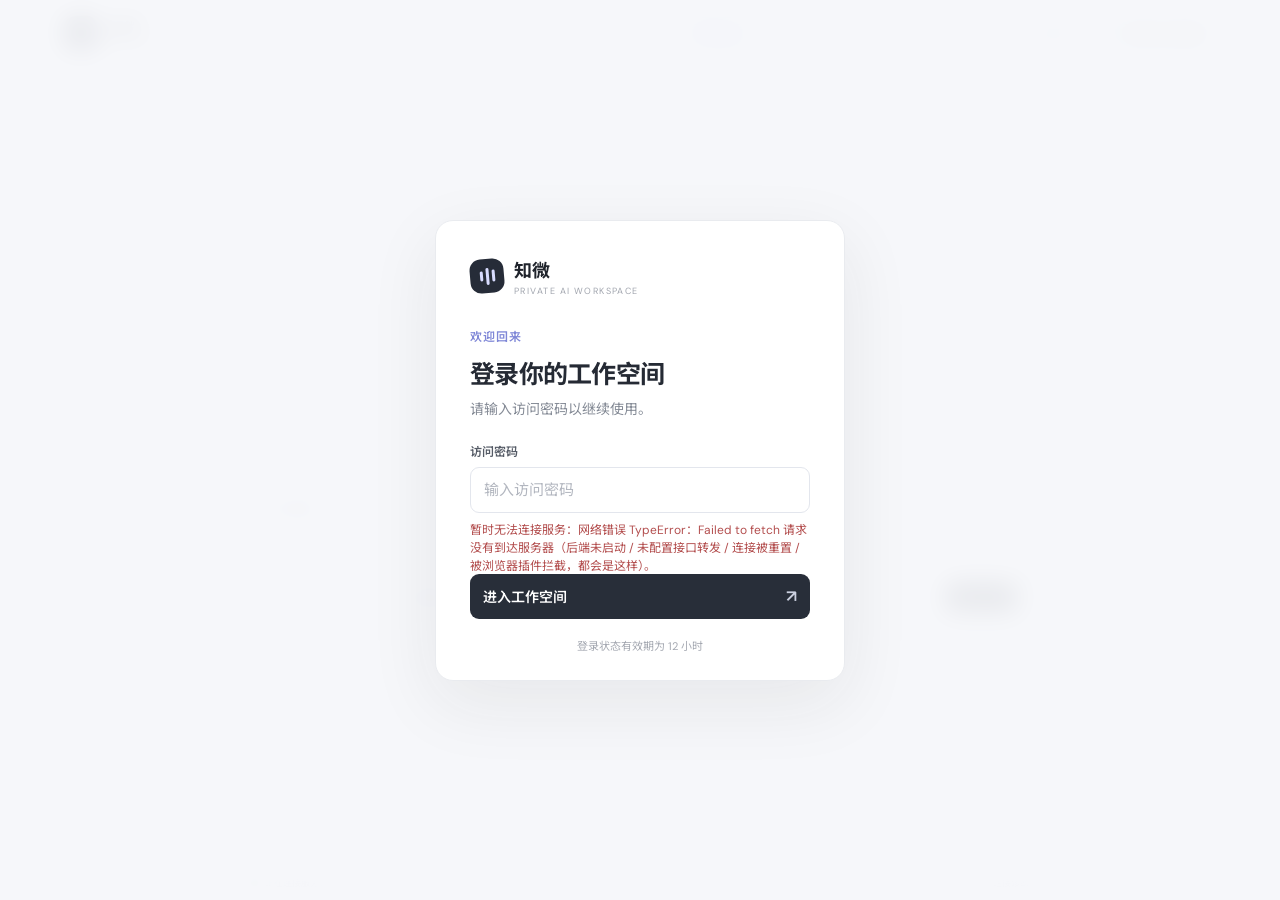
==== commit 7e784717: "首页删掉三张功能卡，打开即是一个居中的对话框 自动路由上线后那三张卡已经不是入口，只是给下一次提问预设模式，留着反而 暗示「得先选功能」。现在只有一句问候和一个输入框。  空态由 .app-shell" ====
--- a/frontend/index.html
+++ b/frontend/index.html
@@ -31,13 +31,8 @@
       <div id="welcome" class="welcome">
         <div class="welcome-orb"><i></i><i></i><i></i></div>
         <div class="eyebrow">YOUR THINKING PARTNER</div>
-        <h1>你好，今天想用 AI 做什么？</h1>
-        <p>不用先选功能：直接说你想做什么，我会自己判断该读文件、读论文还是普通对话。</p>
-        <div class="mode-grid">
-          <button class="mode-card" onclick="selectMode('chat')"><span class="mode-icon blue">✳</span><span><b>智能对话</b><small>自由提问、灵感探索与音乐推荐</small></span><span class="mode-arrow">↗</span></button>
-          <button class="mode-card" onclick="selectMode('file')"><span class="mode-icon purple">▤</span><span><b>文件问答</b><small>上传文档或图片，提取文字并理解图像</small></span><span class="mode-arrow">↗</span></button>
-          <button class="mode-card" onclick="selectMode('paper')"><span class="mode-icon amber">论</span><span><b>论文助手</b><small>解析 PDF 论文，检索内容并深入讨论</small></span><span class="mode-arrow">↗</span></button>
-        </div>
+        <h1>今天想做什么？</h1>
+        <p>直接说就行。要读文件、读论文，还是只是聊聊，我自己判断。</p>
       </div>
     </section>
 
--- a/frontend/style.css
+++ b/frontend/style.css
@@ -1,4 +1,4 @@
-:root{font-family:'DM Sans','Noto Sans SC',-apple-system,BlinkMacSystemFont,'Segoe UI',sans-serif;color:#20242c;background:#f8f9fb;font-synthesis:none;text-rendering:optimizeLegibility;--ink:#20242c;--muted:#969ba5;--line:#e9ebef;--accent:#5868df}*{box-sizing:border-box}body{margin:0;min-width:320px;height:100vh;overflow:hidden;background:#f8f9fb}button,input,textarea{font:inherit}button{cursor:pointer}button:focus-visible,input:focus-visible,textarea:focus-visible,a:focus-visible{outline:3px solid #b7bffc;outline-offset:2px}.app-shell{position:relative;width:100%;height:100dvh;max-width:1600px;margin:auto;display:flex;flex-direction:column;background:#fff}.topbar{position:relative;z-index:4;height:66px;flex:0 0 66px;display:flex;align-items:center;justify-content:space-between;padding:0 clamp(20px,5vw,70px);border-bottom:1px solid #f0f1f4;background:#fff}.brand{display:flex;align-items:center;gap:10px;color:var(--ink);text-decoration:none}.brand-mark{width:34px;height:34px;display:flex;align-items:center;justify-content:center;gap:3px;border-radius:11px;background:#262c38;transform:rotate(-5deg)}.brand-mark i{width:3px;border-radius:3px;background:#d8dcff}.brand-mark i:nth-child(1){height:10px}.brand-mark i:nth-child(2){height:17px}.brand-mark i:nth-child(3){height:12px}.brand strong{display:block;font-size:16px;letter-spacing:.02em}.brand small{display:block;margin-top:1px;color:#a1a5ae;font-size:8px;letter-spacing:.18em}.topbar-actions{display:flex;align-items:center;gap:9px}.top-action{height:32px;padding:0 10px;border:1px solid transparent;border-radius:8px;background:transparent;color:#777d88;font-size:11px}.top-action:hover{border-color:#e9ebef;background:#fafbfc}.model-pill{display:flex;align-items:center;gap:7px;margin-left:5px;padding:6px 10px;border:1px solid #eaecf0;border-radius:20px;color:#686e79;font-size:10px}.model-dot,.status-dot{width:7px;height:7px;border-radius:50%;background:#55b984}.history-panel{position:absolute;top:56px;right:clamp(20px,5vw,70px);width:min(330px,calc(100vw - 32px));max-height:min(450px,70vh);overflow:auto;padding:12px;border:1px solid #e9ebef;border-radius:13px;background:#fff;box-shadow:0 14px 40px #20242c18}.history-heading{display:flex;justify-content:space-between;align-items:center;padding:3px 4px 10px;color:#555b66;font-size:11px;font-weight:600}.history-heading button{width:25px;height:25px;border:0;border-radius:6px;background:transparent;color:#9297a1;font-size:18px}.history-heading button:hover{background:#f3f4f7}.chat-list{display:flex;flex-direction:column;gap:3px}.chat-item{min-height:36px;display:flex;align-items:center;gap:7px;padding:4px 6px 4px 9px;border-radius:8px;color:#606570;font-size:11px}.chat-item:hover,.chat-item.active{background:#f1f2f6;color:#292e38}.chat-item span{min-width:0;flex:1;overflow:hidden;text-overflow:ellipsis;white-space:nowrap;cursor:pointer}.chat-item span:before{content:'◷';margin-right:8px;color:#a0a5af}.chat-item button{padding:4px 6px;border:0;border-radius:5px;background:transparent;color:#a0a4ad;font-size:10px;opacity:0}.chat-item:hover button,.chat-item.active button{opacity:1}.chat-item button:hover{background:#fff;color:#c35c5c}.empty-hint{padding:10px 4px;color:#a4a8b1;font-size:10px}.conn-banner{position:absolute;z-index:2;top:76px;left:50%;width:min(560px,calc(100% - 32px));transform:translateX(-50%);padding:10px 13px;border:1px solid #f0dada;border-radius:8px;background:#fff6f6;color:#a84949;font-size:10px;line-height:1.5}.conn-banner a{color:inherit}.conversation{position:relative;flex:1;min-height:0;overflow-y:auto;padding:26px 22px 18px;scroll-behavior:smooth}.welcome{width:min(690px,100%);margin:7vh auto 30px;text-align:center}.welcome-orb{width:56px;height:56px;display:flex;align-items:center;justify-content:center;gap:4px;margin:0 auto 19px;border:1px solid #e8eaf0;border-radius:19px;background:linear-gradient(145deg,#fff,#f6f7fa);box-shadow:0 8px 28px #30394f0d;transform:rotate(-5deg)}.welcome-orb i{width:4px;border-radius:5px;background:#8792ee}.welcome-orb i:nth-child(1){height:15px;opacity:.55}.welcome-orb i:nth-child(2){height:25px}.welcome-orb i:nth-child(3){height:18px;opacity:.72}.eyebrow{color:#a3a7b2;font-size:9px;font-weight:600;letter-spacing:.22em}.welcome h1{margin:12px 0 8px;color:#252a34;font-size:clamp(22px,3vw,29px);font-weight:600;letter-spacing:-.04em}.welcome>p{margin:0;color:#9a9eaa;font-size:12px}.mode-grid{display:grid;grid-template-columns:1fr;gap:9px;width:min(475px,100%);margin:27px auto 0;text-align:left}.mode-card{min-height:68px;display:flex;align-items:center;gap:12px;padding:11px 13px;border:1px solid #eceef2;border-radius:11px;background:#fff;text-align:left;transition:all .18s}.mode-card:hover{border-color:#d7daf0;background:#fcfcff;box-shadow:0 5px 18px #252a3409;transform:translateY(-1px)}.mode-icon{width:34px;height:34px;display:grid;place-items:center;border-radius:10px;font-size:15px}.mode-icon.blue{background:#edf3ff;color:#6989dd}.mode-icon.purple{background:#f2efff;color:#8773d8}.mode-icon.amber{background:#fff4df;color:#cf9631}.mode-card b,.mode-card small{display:block}.mode-card b{color:#4b515d;font-size:11px;font-weight:600}.mode-card small{margin-top:4px;color:#989da7;font-size:9px}.mode-arrow{margin-left:auto;color:#bdc0c8;font-size:14px}.user,.ai{max-width:min(750px,88%);margin:15px auto;padding:12px 15px;border-radius:13px;font-size:12px;line-height:1.8;overflow-wrap:anywhere}.user{margin-right:max(calc((100% - 750px)/2),6%);background:#f1f2f6;color:#343944;white-space:pre-wrap}.ai{margin-left:max(calc((100% - 750px)/2),6%);color:#3e444f}.ai p{margin:0 0 10px}.ai h1,.ai h2,.ai h3,.qa-a h1,.qa-a h2,.qa-a h3{margin:16px 0 8px;color:#292f39;font-size:16px}.ai ul,.ai ol,.qa-a ul,.qa-a ol{padding-left:21px}.ai pre,.qa-a pre{overflow:auto;padding:12px;border-radius:9px;background:#242a35;color:#f1f2f7}.ai code,.qa-a code{padding:2px 4px;border-radius:4px;background:#f0f1f5;font-size:.9em}.ai pre code,.qa-a pre code{background:transparent}.ai blockquote,.qa-a blockquote{margin:8px 0;padding:3px 12px;border-left:2px solid #c4c8ee;color:#777d88}.thinking{display:flex;gap:5px;width:60px;align-items:center}.thinking span{width:6px;height:6px;border-radius:50%;background:#7884df;animation:think 1.1s infinite}.thinking span:nth-child(2){animation-delay:.15s}.thinking span:nth-child(3){animation-delay:.3s}@keyframes think{0%,80%,100%{opacity:.3;transform:translateY(0)}40%{opacity:1;transform:translateY(-4px)}}.music-card{max-width:360px;margin:9px 0;padding:13px;border:1px solid #ebedf1;border-radius:11px;background:#fff}.music-title{color:#323844;font-size:14px;font-weight:600}.music-singer,.music-reason{margin-top:6px;color:#7a808c;font-size:11px;line-height:1.6}.play-btn{display:inline-flex;margin-top:10px;padding:7px 10px;border-radius:7px;background:#f1f2f8;color:#555ec2;font-size:10px;text-decoration:none}.play-btn:hover{background:#e9eafb}.composer-wrap{z-index:3;position:relative;width:min(780px,calc(100% - 36px));margin:0 auto;padding:10px 0 10px}.mode-bar{position:relative;display:flex;align-items:center;gap:8px;min-height:34px;margin-bottom:8px}.active-mode{height:30px;display:flex;align-items:center;gap:7px;padding:0 9px;border:1px solid #e8eaf0;border-radius:8px;background:#fff;color:#555b66;font-size:10px}.active-mode:hover{background:#f8f9fb}.mode-chevron{color:#a1a5ae}.context-name{max-width:190px;overflow:hidden;color:#8c919b;font-size:9px;text-overflow:ellipsis;white-space:nowrap}.mode-actions{display:flex;gap:6px;margin-left:auto}.attach-button{height:28px;display:inline-flex;align-items:center;padding:0 9px;border:1px solid #e8eaf0;border-radius:7px;background:#fff;color:#727884;font-size:9px;cursor:pointer}.attach-button:hover{border-color:#cfd3e6;background:#fafaff}.mode-picker{position:absolute;z-index:5;bottom:36px;left:0;width:160px;padding:5px;border:1px solid #e9ebef;border-radius:9px;background:#fff;box-shadow:0 10px 28px #20242c12}.mode-picker button{width:100%;height:31px;padding:0 8px;border:0;border-radius:6px;background:transparent;color:#616773;text-align:left;font-size:10px}.mode-picker button:hover{background:#f2f3f7}.composer{padding:10px 12px 9px;border:1px solid #e6e8ed;border-radius:14px;background:#fff;box-shadow:0 7px 25px #292f3a0a;transition:border .15s,box-shadow .15s}.composer:focus-within{border-color:#c9cef2;box-shadow:0 7px 26px #5367e80d}.composer textarea{display:block;width:100%;min-height:32px;max-height:160px;resize:none;border:0;outline:0;background:transparent;color:#292e38;font-size:12px;line-height:1.6}.composer textarea:disabled{cursor:not-allowed}.composer textarea::placeholder{color:#b0b4bd}.composer-bottom{display:flex;align-items:center;justify-content:space-between;margin-top:7px}.composer-hint{color:#a4a8b1;font-size:9px}.sparkle{margin-right:4px;color:#8b92df}.send-button{height:30px;display:flex;align-items:center;gap:12px;padding:0 7px 0 12px;border:0;border-radius:8px;background:#282e39;color:white;font-size:10px;font-weight:500;transition:background .15s}.send-button:hover{background:#475164}.send-button:disabled{opacity:.4;cursor:not-allowed}.send-arrow{width:20px;height:20px;display:grid;place-items:center;border-radius:6px;background:#ffffff1a;font-size:13px}.composer-note{padding-top:7px;text-align:center;color:#b5b8c0;font-size:9px}.upload-status{margin:0 0 7px;padding:7px 9px;border:1px solid #e7e9f0;border-radius:7px;background:#f8f9fb;color:#717783;font-size:9px}.upload-status.success{border-color:#d9ecdf;background:#f4faf5;color:#4a8059}.upload-status.error{border-color:#f3dada;background:#fff7f7;color:#aa5353}input[type=file]{position:absolute;width:1px;height:1px;opacity:0;pointer-events:none}.sidebar-footer{width:min(780px,calc(100% - 36px));display:flex;align-items:center;gap:7px;margin:0 auto;padding:0 1px 11px;color:#8e939d;font-size:9px}.sidebar-footer a{margin-left:auto;color:#848996;text-decoration:none}.sidebar-footer a:hover{color:#5367e8}.status-dot.offline{background:#d76c6c}::-webkit-scrollbar{width:6px}::-webkit-scrollbar-thumb{border-radius:6px;background:#d9dce3}::-webkit-scrollbar-thumb:hover{background:#c5c9d2}[hidden]{display:none!important}@media(max-width:600px){.topbar{height:56px;flex-basis:56px;padding:0 13px}.topbar-actions{gap:3px}.top-action{width:33px;padding:0;font-size:0}.top-action:first-letter{font-size:14px}.top-action span{display:none}.model-pill{margin-left:2px;padding:5px 7px;font-size:9px}.conversation{padding:18px 12px 8px}.welcome{margin:6vh auto 22px}.welcome-orb{width:48px;height:48px;margin-bottom:15px}.welcome h1{font-size:21px}.welcome>p{font-size:10px;line-height:1.7}.mode-grid{gap:7px;margin-top:21px}.mode-card{min-height:62px;padding:9px 10px}.mode-card small{font-size:8px}.mode-icon{width:30px;height:30px}.composer-wrap,.sidebar-footer{width:calc(100% - 22px)}.composer-wrap{padding-bottom:max(7px,env(safe-area-inset-bottom))}.composer{padding:9px 10px 8px}.composer textarea{font-size:12px}.composer-hint{font-size:8px}.user,.ai{max-width:94%;margin-top:12px;margin-bottom:12px;padding:10px 12px;font-size:12px}.user{margin-right:3%}.ai{margin-left:3%}.context-name{max-width:100px}.attach-button{height:27px;padding:0 7px;font-size:8px}}@media(max-height:680px){.welcome{margin-top:2vh}.welcome-orb{width:43px;height:43px;margin-bottom:10px}.mode-grid{margin-top:15px}.mode-card{min-height:58px}}@media(prefers-reduced-motion:reduce){*,*::before,*::after{scroll-behavior:auto!important;animation-duration:.01ms!important;transition-duration:.01ms!important}}
+:root{font-family:'DM Sans','Noto Sans SC',-apple-system,BlinkMacSystemFont,'Segoe UI',sans-serif;color:#20242c;background:#f8f9fb;font-synthesis:none;text-rendering:optimizeLegibility;--ink:#20242c;--muted:#969ba5;--line:#e9ebef;--accent:#5868df}*{box-sizing:border-box}body{margin:0;min-width:320px;height:100vh;overflow:hidden;background:#f8f9fb}button,input,textarea{font:inherit}button{cursor:pointer}button:focus-visible,input:focus-visible,textarea:focus-visible,a:focus-visible{outline:3px solid #b7bffc;outline-offset:2px}.app-shell{position:relative;width:100%;height:100dvh;max-width:1600px;margin:auto;display:flex;flex-direction:column;background:#fff}.topbar{position:relative;z-index:4;height:66px;flex:0 0 66px;display:flex;align-items:center;justify-content:space-between;padding:0 clamp(20px,5vw,70px);border-bottom:1px solid #f0f1f4;background:#fff}.brand{display:flex;align-items:center;gap:10px;color:var(--ink);text-decoration:none}.brand-mark{width:34px;height:34px;display:flex;align-items:center;justify-content:center;gap:3px;border-radius:11px;background:#262c38;transform:rotate(-5deg)}.brand-mark i{width:3px;border-radius:3px;background:#d8dcff}.brand-mark i:nth-child(1){height:10px}.brand-mark i:nth-child(2){height:17px}.brand-mark i:nth-child(3){height:12px}.brand strong{display:block;font-size:16px;letter-spacing:.02em}.brand small{display:block;margin-top:1px;color:#a1a5ae;font-size:8px;letter-spacing:.18em}.topbar-actions{display:flex;align-items:center;gap:9px}.top-action{height:32px;padding:0 10px;border:1px solid transparent;border-radius:8px;background:transparent;color:#777d88;font-size:11px}.top-action:hover{border-color:#e9ebef;background:#fafbfc}.model-pill{display:flex;align-items:center;gap:7px;margin-left:5px;padding:6px 10px;border:1px solid #eaecf0;border-radius:20px;color:#686e79;font-size:10px}.model-dot,.status-dot{width:7px;height:7px;border-radius:50%;background:#55b984}.history-panel{position:absolute;top:56px;right:clamp(20px,5vw,70px);width:min(330px,calc(100vw - 32px));max-height:min(450px,70vh);overflow:auto;padding:12px;border:1px solid #e9ebef;border-radius:13px;background:#fff;box-shadow:0 14px 40px #20242c18}.history-heading{display:flex;justify-content:space-between;align-items:center;padding:3px 4px 10px;color:#555b66;font-size:11px;font-weight:600}.history-heading button{width:25px;height:25px;border:0;border-radius:6px;background:transparent;color:#9297a1;font-size:18px}.history-heading button:hover{background:#f3f4f7}.chat-list{display:flex;flex-direction:column;gap:3px}.chat-item{min-height:36px;display:flex;align-items:center;gap:7px;padding:4px 6px 4px 9px;border-radius:8px;color:#606570;font-size:11px}.chat-item:hover,.chat-item.active{background:#f1f2f6;color:#292e38}.chat-item span{min-width:0;flex:1;overflow:hidden;text-overflow:ellipsis;white-space:nowrap;cursor:pointer}.chat-item span:before{content:'◷';margin-right:8px;color:#a0a5af}.chat-item button{padding:4px 6px;border:0;border-radius:5px;background:transparent;color:#a0a4ad;font-size:10px;opacity:0}.chat-item:hover button,.chat-item.active button{opacity:1}.chat-item button:hover{background:#fff;color:#c35c5c}.empty-hint{padding:10px 4px;color:#a4a8b1;font-size:10px}.conn-banner{position:absolute;z-index:2;top:76px;left:50%;width:min(560px,calc(100% - 32px));transform:translateX(-50%);padding:10px 13px;border:1px solid #f0dada;border-radius:8px;background:#fff6f6;color:#a84949;font-size:10px;line-height:1.5}.conn-banner a{color:inherit}.conversation{position:relative;flex:1;min-height:0;overflow-y:auto;padding:26px 22px 18px;scroll-behavior:smooth}.welcome{width:min(690px,100%);margin:7vh auto 30px;text-align:center}.welcome-orb{width:56px;height:56px;display:flex;align-items:center;justify-content:center;gap:4px;margin:0 auto 19px;border:1px solid #e8eaf0;border-radius:19px;background:linear-gradient(145deg,#fff,#f6f7fa);box-shadow:0 8px 28px #30394f0d;transform:rotate(-5deg)}.welcome-orb i{width:4px;border-radius:5px;background:#8792ee}.welcome-orb i:nth-child(1){height:15px;opacity:.55}.welcome-orb i:nth-child(2){height:25px}.welcome-orb i:nth-child(3){height:18px;opacity:.72}.eyebrow{color:#a3a7b2;font-size:9px;font-weight:600;letter-spacing:.22em}.welcome h1{margin:12px 0 8px;color:#252a34;font-size:clamp(22px,3vw,29px);font-weight:600;letter-spacing:-.04em}.welcome>p{margin:0;color:#9a9eaa;font-size:12px}.user,.ai{max-width:min(750px,88%);margin:15px auto;padding:12px 15px;border-radius:13px;font-size:12px;line-height:1.8;overflow-wrap:anywhere}.user{margin-right:max(calc((100% - 750px)/2),6%);background:#f1f2f6;color:#343944;white-space:pre-wrap}.ai{margin-left:max(calc((100% - 750px)/2),6%);color:#3e444f}.ai p{margin:0 0 10px}.ai h1,.ai h2,.ai h3,.qa-a h1,.qa-a h2,.qa-a h3{margin:16px 0 8px;color:#292f39;font-size:16px}.ai ul,.ai ol,.qa-a ul,.qa-a ol{padding-left:21px}.ai pre,.qa-a pre{overflow:auto;padding:12px;border-radius:9px;background:#242a35;color:#f1f2f7}.ai code,.qa-a code{padding:2px 4px;border-radius:4px;background:#f0f1f5;font-size:.9em}.ai pre code,.qa-a pre code{background:transparent}.ai blockquote,.qa-a blockquote{margin:8px 0;padding:3px 12px;border-left:2px solid #c4c8ee;color:#777d88}.thinking{display:flex;gap:5px;width:60px;align-items:center}.thinking span{width:6px;height:6px;border-radius:50%;background:#7884df;animation:think 1.1s infinite}.thinking span:nth-child(2){animation-delay:.15s}.thinking span:nth-child(3){animation-delay:.3s}@keyframes think{0%,80%,100%{opacity:.3;transform:translateY(0)}40%{opacity:1;transform:translateY(-4px)}}.music-card{max-width:360px;margin:9px 0;padding:13px;border:1px solid #ebedf1;border-radius:11px;background:#fff}.music-title{color:#323844;font-size:14px;font-weight:600}.music-singer,.music-reason{margin-top:6px;color:#7a808c;font-size:11px;line-height:1.6}.play-btn{display:inline-flex;margin-top:10px;padding:7px 10px;border-radius:7px;background:#f1f2f8;color:#555ec2;font-size:10px;text-decoration:none}.play-btn:hover{background:#e9eafb}.composer-wrap{z-index:3;position:relative;width:min(780px,calc(100% - 36px));margin:0 auto;padding:10px 0 10px}.mode-bar{position:relative;display:flex;align-items:center;gap:8px;min-height:34px;margin-bottom:8px}.active-mode{height:30px;display:flex;align-items:center;gap:7px;padding:0 9px;border:1px solid #e8eaf0;border-radius:8px;background:#fff;color:#555b66;font-size:10px}.active-mode:hover{background:#f8f9fb}.mode-chevron{color:#a1a5ae}.context-name{max-width:190px;overflow:hidden;color:#8c919b;font-size:9px;text-overflow:ellipsis;white-space:nowrap}.mode-actions{display:flex;gap:6px;margin-left:auto}.attach-button{height:28px;display:inline-flex;align-items:center;padding:0 9px;border:1px solid #e8eaf0;border-radius:7px;background:#fff;color:#727884;font-size:9px;cursor:pointer}.attach-button:hover{border-color:#cfd3e6;background:#fafaff}.mode-picker{position:absolute;z-index:5;bottom:36px;left:0;width:160px;padding:5px;border:1px solid #e9ebef;border-radius:9px;background:#fff;box-shadow:0 10px 28px #20242c12}.mode-picker button{width:100%;height:31px;padding:0 8px;border:0;border-radius:6px;background:transparent;color:#616773;text-align:left;font-size:10px}.mode-picker button:hover{background:#f2f3f7}.composer{padding:10px 12px 9px;border:1px solid #e6e8ed;border-radius:14px;background:#fff;box-shadow:0 7px 25px #292f3a0a;transition:border .15s,box-shadow .15s}.composer:focus-within{border-color:#c9cef2;box-shadow:0 7px 26px #5367e80d}.composer textarea{display:block;width:100%;min-height:32px;max-height:160px;resize:none;border:0;outline:0;background:transparent;color:#292e38;font-size:12px;line-height:1.6}.composer textarea:disabled{cursor:not-allowed}.composer textarea::placeholder{color:#b0b4bd}.composer-bottom{display:flex;align-items:center;justify-content:space-between;margin-top:7px}.composer-hint{color:#a4a8b1;font-size:9px}.sparkle{margin-right:4px;color:#8b92df}.send-button{height:30px;display:flex;align-items:center;gap:12px;padding:0 7px 0 12px;border:0;border-radius:8px;background:#282e39;color:white;font-size:10px;font-weight:500;transition:background .15s}.send-button:hover{background:#475164}.send-button:disabled{opacity:.4;cursor:not-allowed}.send-arrow{width:20px;height:20px;display:grid;place-items:center;border-radius:6px;background:#ffffff1a;font-size:13px}.composer-note{padding-top:7px;text-align:center;color:#b5b8c0;font-size:9px}.upload-status{margin:0 0 7px;padding:7px 9px;border:1px solid #e7e9f0;border-radius:7px;background:#f8f9fb;color:#717783;font-size:9px}.upload-status.success{border-color:#d9ecdf;background:#f4faf5;color:#4a8059}.upload-status.error{border-color:#f3dada;background:#fff7f7;color:#aa5353}input[type=file]{position:absolute;width:1px;height:1px;opacity:0;pointer-events:none}.sidebar-footer{width:min(780px,calc(100% - 36px));display:flex;align-items:center;gap:7px;margin:0 auto;padding:0 1px 11px;color:#8e939d;font-size:9px}.sidebar-footer a{margin-left:auto;color:#848996;text-decoration:none}.sidebar-footer a:hover{color:#5367e8}.status-dot.offline{background:#d76c6c}::-webkit-scrollbar{width:6px}::-webkit-scrollbar-thumb{border-radius:6px;background:#d9dce3}::-webkit-scrollbar-thumb:hover{background:#c5c9d2}[hidden]{display:none!important}@media(max-width:600px){.topbar{height:56px;flex-basis:56px;padding:0 13px}.topbar-actions{gap:3px}.top-action{width:33px;padding:0;font-size:0}.top-action:first-letter{font-size:14px}.top-action span{display:none}.model-pill{margin-left:2px;padding:5px 7px;font-size:9px}.conversation{padding:18px 12px 8px}.welcome{margin:6vh auto 22px}.welcome-orb{width:48px;height:48px;margin-bottom:15px}.welcome h1{font-size:21px}.welcome>p{font-size:10px;line-height:1.7}.composer-wrap,.sidebar-footer{width:calc(100% - 22px)}.composer-wrap{padding-bottom:max(7px,env(safe-area-inset-bottom))}.composer{padding:9px 10px 8px}.composer textarea{font-size:12px}.composer-hint{font-size:8px}.user,.ai{max-width:94%;margin-top:12px;margin-bottom:12px;padding:10px 12px;font-size:12px}.user{margin-right:3%}.ai{margin-left:3%}.context-name{max-width:100px}.attach-button{height:27px;padding:0 7px;font-size:8px}}@media(max-height:680px){.welcome{margin-top:2vh}.welcome-orb{width:43px;height:43px;margin-bottom:10px}}@media(prefers-reduced-motion:reduce){*,*::before,*::after{scroll-behavior:auto!important;animation-duration:.01ms!important;transition-duration:.01ms!important}}
 
 .file-select{max-width:145px;height:28px;padding:0 8px;border:1px solid #e8eaf0;border-radius:7px;background:#fff;color:#727884;font-size:9px}.file-select:disabled{opacity:.55}.file-select:focus{border-color:#c9cef2;outline:0}
 
@@ -178,3 +178,10 @@
 .desktop-toggle[data-state="on"]{border-color:#f0b8b4;background:#fdeceb;color:#b0342f}
 .desktop-toggle[data-state="on"] .expert-dot{background:#d63b34;box-shadow:0 0 0 3px #d63b3422}
 @media(max-width:600px){.expert-toggle{height:20px;padding:0 7px;font-size:9px}.expert-note{right:0;left:auto}}
+/* 空对话：像 codex 那样只有一句问候和一个输入框，整块居中。
+   welcome 在 conversation 里、输入框在 footer 里，两边各吃一份剩余空白，
+   于是两者贴在一起落在页面中间；一有消息就退出空态，输入框回底部。 */
+.app-shell.is-empty .conversation{flex:0 0 auto;margin-top:auto;padding:0 22px;overflow:visible}
+.app-shell.is-empty .welcome{margin:0 auto 22px}
+.app-shell.is-empty .composer-wrap{margin-bottom:auto}
+@media(max-width:600px){.app-shell.is-empty .conversation{padding:0 12px}.app-shell.is-empty .welcome{margin-bottom:16px}}
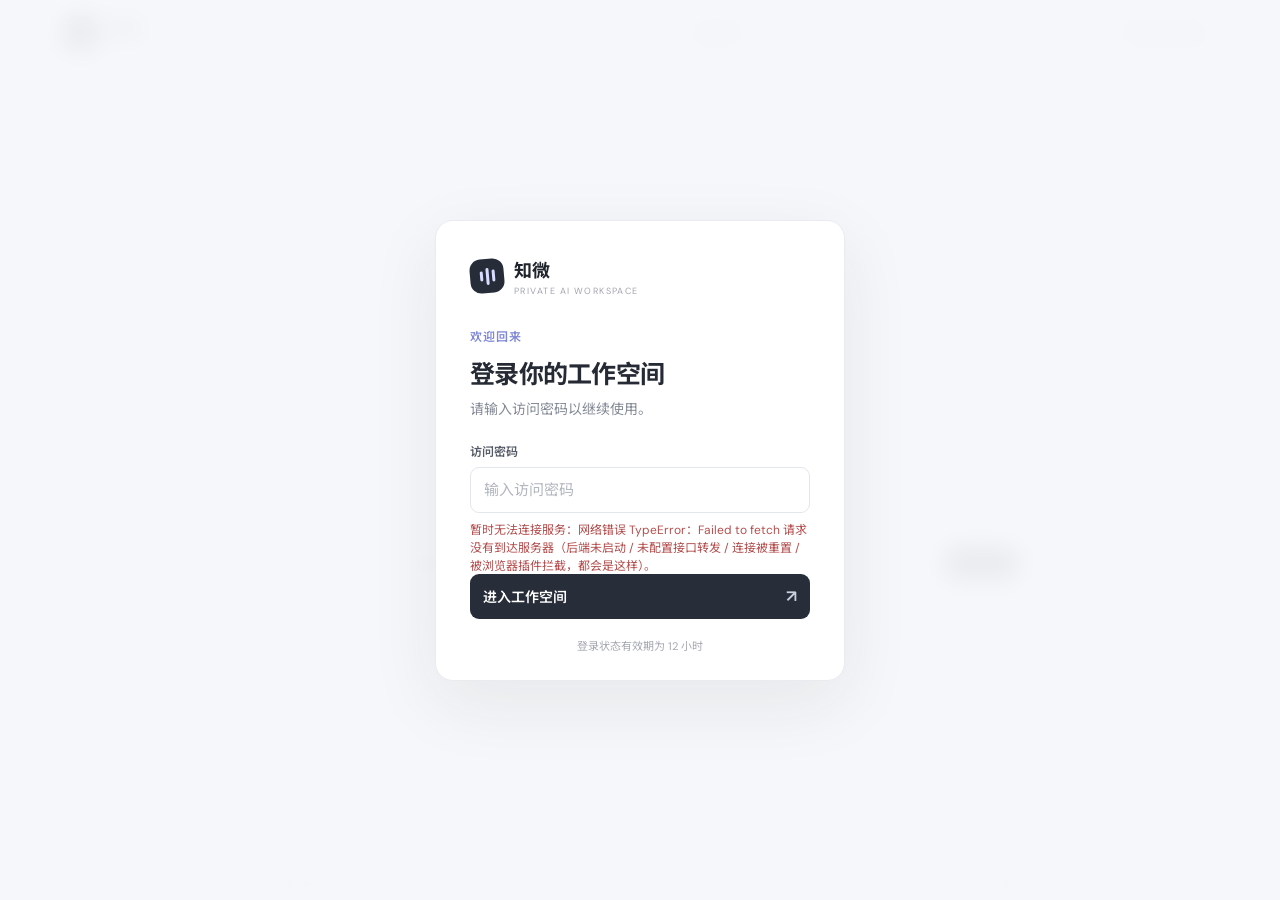
==== commit c4c21731: "首页再收一层：藏掉「自动选择」那行与标题下的说明 「要读文件、读论文，还是只是聊聊，我自己判断」这句等于把后台规则讲给用户听， 删掉；输入框上方的模式栏也默认不占位，只在有文件名或附件按钮时才出现。 " ====
--- a/frontend/index.html
+++ b/frontend/index.html
@@ -32,16 +32,12 @@
         <div class="welcome-orb"><i></i><i></i><i></i></div>
         <div class="eyebrow">YOUR THINKING PARTNER</div>
         <h1>今天想做什么？</h1>
-        <p>直接说就行。要读文件、读论文，还是只是聊聊，我自己判断。</p>
       </div>
     </section>
 
     <footer class="composer-wrap">
       <div id="modeBar" class="mode-bar" hidden>
-        <button id="activeModeButton" class="active-mode" onclick="toggleModePicker()"><span id="activeModeIcon">✳</span><span id="activeModeName">智能对话</span><span class="mode-chevron">⌄</span></button>
-        <div id="modePicker" class="mode-picker" hidden>
-          <button onclick="selectMode('auto')">✦　自动选择</button><button onclick="selectMode('chat')">✳　智能对话</button><button onclick="selectMode('file')">▤　文件问答</button><button onclick="selectMode('paper')">论　论文助手</button>
-        </div>
+        <button id="activeModeButton" class="active-mode" hidden onclick="toggleModePicker()"><span id="activeModeIcon">✳</span><span id="activeModeName">智能对话</span><span class="mode-chevron">⌄</span></button>
         <span id="contextName" class="context-name"></span>
         <div class="mode-actions">
           <label id="filePickerLabel" class="attach-button" for="fileInput" hidden>＋ 添加资料</label>
@@ -64,6 +60,11 @@
     </footer>
     <div class="sidebar-footer"><span id="serviceDot" class="status-dot"></span><span id="serviceLabel">正在连接服务…</span><a href="debug.html" target="_blank" rel="noopener">连接诊断</a></div>
   </main>
+  <!-- 模式菜单挂在 body 下：它由消息下方的「自动 · 文件问答」标签唤起，
+       不能再跟着 modeBar 一起隐藏，位置由 JS 按标签位置算。 -->
+  <div id="modePicker" class="mode-picker" hidden>
+    <button onclick="selectMode('auto')">✦　自动选择</button><button onclick="selectMode('chat')">✳　智能对话</button><button onclick="selectMode('file')">▤　文件问答</button><button onclick="selectMode('paper')">论　论文助手</button>
+  </div>
   <dialog id="learningHub" class="learning-hub">
     <div class="learning-head"><div><span class="eyebrow">YOUR LEARNING SPACE</span><h2>学习档案</h2><p>由你确认保存的长期记忆与学习计划会用于个性化回答。</p></div><button class="hub-close" onclick="closeLearningHub()" aria-label="关闭">×</button></div>
     <div class="learning-grid">
--- a/frontend/style.css
+++ b/frontend/style.css
@@ -1,4 +1,4 @@
-:root{font-family:'DM Sans','Noto Sans SC',-apple-system,BlinkMacSystemFont,'Segoe UI',sans-serif;color:#20242c;background:#f8f9fb;font-synthesis:none;text-rendering:optimizeLegibility;--ink:#20242c;--muted:#969ba5;--line:#e9ebef;--accent:#5868df}*{box-sizing:border-box}body{margin:0;min-width:320px;height:100vh;overflow:hidden;background:#f8f9fb}button,input,textarea{font:inherit}button{cursor:pointer}button:focus-visible,input:focus-visible,textarea:focus-visible,a:focus-visible{outline:3px solid #b7bffc;outline-offset:2px}.app-shell{position:relative;width:100%;height:100dvh;max-width:1600px;margin:auto;display:flex;flex-direction:column;background:#fff}.topbar{position:relative;z-index:4;height:66px;flex:0 0 66px;display:flex;align-items:center;justify-content:space-between;padding:0 clamp(20px,5vw,70px);border-bottom:1px solid #f0f1f4;background:#fff}.brand{display:flex;align-items:center;gap:10px;color:var(--ink);text-decoration:none}.brand-mark{width:34px;height:34px;display:flex;align-items:center;justify-content:center;gap:3px;border-radius:11px;background:#262c38;transform:rotate(-5deg)}.brand-mark i{width:3px;border-radius:3px;background:#d8dcff}.brand-mark i:nth-child(1){height:10px}.brand-mark i:nth-child(2){height:17px}.brand-mark i:nth-child(3){height:12px}.brand strong{display:block;font-size:16px;letter-spacing:.02em}.brand small{display:block;margin-top:1px;color:#a1a5ae;font-size:8px;letter-spacing:.18em}.topbar-actions{display:flex;align-items:center;gap:9px}.top-action{height:32px;padding:0 10px;border:1px solid transparent;border-radius:8px;background:transparent;color:#777d88;font-size:11px}.top-action:hover{border-color:#e9ebef;background:#fafbfc}.model-pill{display:flex;align-items:center;gap:7px;margin-left:5px;padding:6px 10px;border:1px solid #eaecf0;border-radius:20px;color:#686e79;font-size:10px}.model-dot,.status-dot{width:7px;height:7px;border-radius:50%;background:#55b984}.history-panel{position:absolute;top:56px;right:clamp(20px,5vw,70px);width:min(330px,calc(100vw - 32px));max-height:min(450px,70vh);overflow:auto;padding:12px;border:1px solid #e9ebef;border-radius:13px;background:#fff;box-shadow:0 14px 40px #20242c18}.history-heading{display:flex;justify-content:space-between;align-items:center;padding:3px 4px 10px;color:#555b66;font-size:11px;font-weight:600}.history-heading button{width:25px;height:25px;border:0;border-radius:6px;background:transparent;color:#9297a1;font-size:18px}.history-heading button:hover{background:#f3f4f7}.chat-list{display:flex;flex-direction:column;gap:3px}.chat-item{min-height:36px;display:flex;align-items:center;gap:7px;padding:4px 6px 4px 9px;border-radius:8px;color:#606570;font-size:11px}.chat-item:hover,.chat-item.active{background:#f1f2f6;color:#292e38}.chat-item span{min-width:0;flex:1;overflow:hidden;text-overflow:ellipsis;white-space:nowrap;cursor:pointer}.chat-item span:before{content:'◷';margin-right:8px;color:#a0a5af}.chat-item button{padding:4px 6px;border:0;border-radius:5px;background:transparent;color:#a0a4ad;font-size:10px;opacity:0}.chat-item:hover button,.chat-item.active button{opacity:1}.chat-item button:hover{background:#fff;color:#c35c5c}.empty-hint{padding:10px 4px;color:#a4a8b1;font-size:10px}.conn-banner{position:absolute;z-index:2;top:76px;left:50%;width:min(560px,calc(100% - 32px));transform:translateX(-50%);padding:10px 13px;border:1px solid #f0dada;border-radius:8px;background:#fff6f6;color:#a84949;font-size:10px;line-height:1.5}.conn-banner a{color:inherit}.conversation{position:relative;flex:1;min-height:0;overflow-y:auto;padding:26px 22px 18px;scroll-behavior:smooth}.welcome{width:min(690px,100%);margin:7vh auto 30px;text-align:center}.welcome-orb{width:56px;height:56px;display:flex;align-items:center;justify-content:center;gap:4px;margin:0 auto 19px;border:1px solid #e8eaf0;border-radius:19px;background:linear-gradient(145deg,#fff,#f6f7fa);box-shadow:0 8px 28px #30394f0d;transform:rotate(-5deg)}.welcome-orb i{width:4px;border-radius:5px;background:#8792ee}.welcome-orb i:nth-child(1){height:15px;opacity:.55}.welcome-orb i:nth-child(2){height:25px}.welcome-orb i:nth-child(3){height:18px;opacity:.72}.eyebrow{color:#a3a7b2;font-size:9px;font-weight:600;letter-spacing:.22em}.welcome h1{margin:12px 0 8px;color:#252a34;font-size:clamp(22px,3vw,29px);font-weight:600;letter-spacing:-.04em}.welcome>p{margin:0;color:#9a9eaa;font-size:12px}.user,.ai{max-width:min(750px,88%);margin:15px auto;padding:12px 15px;border-radius:13px;font-size:12px;line-height:1.8;overflow-wrap:anywhere}.user{margin-right:max(calc((100% - 750px)/2),6%);background:#f1f2f6;color:#343944;white-space:pre-wrap}.ai{margin-left:max(calc((100% - 750px)/2),6%);color:#3e444f}.ai p{margin:0 0 10px}.ai h1,.ai h2,.ai h3,.qa-a h1,.qa-a h2,.qa-a h3{margin:16px 0 8px;color:#292f39;font-size:16px}.ai ul,.ai ol,.qa-a ul,.qa-a ol{padding-left:21px}.ai pre,.qa-a pre{overflow:auto;padding:12px;border-radius:9px;background:#242a35;color:#f1f2f7}.ai code,.qa-a code{padding:2px 4px;border-radius:4px;background:#f0f1f5;font-size:.9em}.ai pre code,.qa-a pre code{background:transparent}.ai blockquote,.qa-a blockquote{margin:8px 0;padding:3px 12px;border-left:2px solid #c4c8ee;color:#777d88}.thinking{display:flex;gap:5px;width:60px;align-items:center}.thinking span{width:6px;height:6px;border-radius:50%;background:#7884df;animation:think 1.1s infinite}.thinking span:nth-child(2){animation-delay:.15s}.thinking span:nth-child(3){animation-delay:.3s}@keyframes think{0%,80%,100%{opacity:.3;transform:translateY(0)}40%{opacity:1;transform:translateY(-4px)}}.music-card{max-width:360px;margin:9px 0;padding:13px;border:1px solid #ebedf1;border-radius:11px;background:#fff}.music-title{color:#323844;font-size:14px;font-weight:600}.music-singer,.music-reason{margin-top:6px;color:#7a808c;font-size:11px;line-height:1.6}.play-btn{display:inline-flex;margin-top:10px;padding:7px 10px;border-radius:7px;background:#f1f2f8;color:#555ec2;font-size:10px;text-decoration:none}.play-btn:hover{background:#e9eafb}.composer-wrap{z-index:3;position:relative;width:min(780px,calc(100% - 36px));margin:0 auto;padding:10px 0 10px}.mode-bar{position:relative;display:flex;align-items:center;gap:8px;min-height:34px;margin-bottom:8px}.active-mode{height:30px;display:flex;align-items:center;gap:7px;padding:0 9px;border:1px solid #e8eaf0;border-radius:8px;background:#fff;color:#555b66;font-size:10px}.active-mode:hover{background:#f8f9fb}.mode-chevron{color:#a1a5ae}.context-name{max-width:190px;overflow:hidden;color:#8c919b;font-size:9px;text-overflow:ellipsis;white-space:nowrap}.mode-actions{display:flex;gap:6px;margin-left:auto}.attach-button{height:28px;display:inline-flex;align-items:center;padding:0 9px;border:1px solid #e8eaf0;border-radius:7px;background:#fff;color:#727884;font-size:9px;cursor:pointer}.attach-button:hover{border-color:#cfd3e6;background:#fafaff}.mode-picker{position:absolute;z-index:5;bottom:36px;left:0;width:160px;padding:5px;border:1px solid #e9ebef;border-radius:9px;background:#fff;box-shadow:0 10px 28px #20242c12}.mode-picker button{width:100%;height:31px;padding:0 8px;border:0;border-radius:6px;background:transparent;color:#616773;text-align:left;font-size:10px}.mode-picker button:hover{background:#f2f3f7}.composer{padding:10px 12px 9px;border:1px solid #e6e8ed;border-radius:14px;background:#fff;box-shadow:0 7px 25px #292f3a0a;transition:border .15s,box-shadow .15s}.composer:focus-within{border-color:#c9cef2;box-shadow:0 7px 26px #5367e80d}.composer textarea{display:block;width:100%;min-height:32px;max-height:160px;resize:none;border:0;outline:0;background:transparent;color:#292e38;font-size:12px;line-height:1.6}.composer textarea:disabled{cursor:not-allowed}.composer textarea::placeholder{color:#b0b4bd}.composer-bottom{display:flex;align-items:center;justify-content:space-between;margin-top:7px}.composer-hint{color:#a4a8b1;font-size:9px}.sparkle{margin-right:4px;color:#8b92df}.send-button{height:30px;display:flex;align-items:center;gap:12px;padding:0 7px 0 12px;border:0;border-radius:8px;background:#282e39;color:white;font-size:10px;font-weight:500;transition:background .15s}.send-button:hover{background:#475164}.send-button:disabled{opacity:.4;cursor:not-allowed}.send-arrow{width:20px;height:20px;display:grid;place-items:center;border-radius:6px;background:#ffffff1a;font-size:13px}.composer-note{padding-top:7px;text-align:center;color:#b5b8c0;font-size:9px}.upload-status{margin:0 0 7px;padding:7px 9px;border:1px solid #e7e9f0;border-radius:7px;background:#f8f9fb;color:#717783;font-size:9px}.upload-status.success{border-color:#d9ecdf;background:#f4faf5;color:#4a8059}.upload-status.error{border-color:#f3dada;background:#fff7f7;color:#aa5353}input[type=file]{position:absolute;width:1px;height:1px;opacity:0;pointer-events:none}.sidebar-footer{width:min(780px,calc(100% - 36px));display:flex;align-items:center;gap:7px;margin:0 auto;padding:0 1px 11px;color:#8e939d;font-size:9px}.sidebar-footer a{margin-left:auto;color:#848996;text-decoration:none}.sidebar-footer a:hover{color:#5367e8}.status-dot.offline{background:#d76c6c}::-webkit-scrollbar{width:6px}::-webkit-scrollbar-thumb{border-radius:6px;background:#d9dce3}::-webkit-scrollbar-thumb:hover{background:#c5c9d2}[hidden]{display:none!important}@media(max-width:600px){.topbar{height:56px;flex-basis:56px;padding:0 13px}.topbar-actions{gap:3px}.top-action{width:33px;padding:0;font-size:0}.top-action:first-letter{font-size:14px}.top-action span{display:none}.model-pill{margin-left:2px;padding:5px 7px;font-size:9px}.conversation{padding:18px 12px 8px}.welcome{margin:6vh auto 22px}.welcome-orb{width:48px;height:48px;margin-bottom:15px}.welcome h1{font-size:21px}.welcome>p{font-size:10px;line-height:1.7}.composer-wrap,.sidebar-footer{width:calc(100% - 22px)}.composer-wrap{padding-bottom:max(7px,env(safe-area-inset-bottom))}.composer{padding:9px 10px 8px}.composer textarea{font-size:12px}.composer-hint{font-size:8px}.user,.ai{max-width:94%;margin-top:12px;margin-bottom:12px;padding:10px 12px;font-size:12px}.user{margin-right:3%}.ai{margin-left:3%}.context-name{max-width:100px}.attach-button{height:27px;padding:0 7px;font-size:8px}}@media(max-height:680px){.welcome{margin-top:2vh}.welcome-orb{width:43px;height:43px;margin-bottom:10px}}@media(prefers-reduced-motion:reduce){*,*::before,*::after{scroll-behavior:auto!important;animation-duration:.01ms!important;transition-duration:.01ms!important}}
+:root{font-family:'DM Sans','Noto Sans SC',-apple-system,BlinkMacSystemFont,'Segoe UI',sans-serif;color:#20242c;background:#f8f9fb;font-synthesis:none;text-rendering:optimizeLegibility;--ink:#20242c;--muted:#969ba5;--line:#e9ebef;--accent:#5868df}*{box-sizing:border-box}body{margin:0;min-width:320px;height:100vh;overflow:hidden;background:#f8f9fb}button,input,textarea{font:inherit}button{cursor:pointer}button:focus-visible,input:focus-visible,textarea:focus-visible,a:focus-visible{outline:3px solid #b7bffc;outline-offset:2px}.app-shell{position:relative;width:100%;height:100dvh;max-width:1600px;margin:auto;display:flex;flex-direction:column;background:#fff}.topbar{position:relative;z-index:4;height:66px;flex:0 0 66px;display:flex;align-items:center;justify-content:space-between;padding:0 clamp(20px,5vw,70px);border-bottom:1px solid #f0f1f4;background:#fff}.brand{display:flex;align-items:center;gap:10px;color:var(--ink);text-decoration:none}.brand-mark{width:34px;height:34px;display:flex;align-items:center;justify-content:center;gap:3px;border-radius:11px;background:#262c38;transform:rotate(-5deg)}.brand-mark i{width:3px;border-radius:3px;background:#d8dcff}.brand-mark i:nth-child(1){height:10px}.brand-mark i:nth-child(2){height:17px}.brand-mark i:nth-child(3){height:12px}.brand strong{display:block;font-size:16px;letter-spacing:.02em}.brand small{display:block;margin-top:1px;color:#a1a5ae;font-size:8px;letter-spacing:.18em}.topbar-actions{display:flex;align-items:center;gap:9px}.top-action{height:32px;padding:0 10px;border:1px solid transparent;border-radius:8px;background:transparent;color:#777d88;font-size:11px}.top-action:hover{border-color:#e9ebef;background:#fafbfc}.model-pill{display:flex;align-items:center;gap:7px;margin-left:5px;padding:6px 10px;border:1px solid #eaecf0;border-radius:20px;color:#686e79;font-size:10px}.model-dot,.status-dot{width:7px;height:7px;border-radius:50%;background:#55b984}.history-panel{position:absolute;top:56px;right:clamp(20px,5vw,70px);width:min(330px,calc(100vw - 32px));max-height:min(450px,70vh);overflow:auto;padding:12px;border:1px solid #e9ebef;border-radius:13px;background:#fff;box-shadow:0 14px 40px #20242c18}.history-heading{display:flex;justify-content:space-between;align-items:center;padding:3px 4px 10px;color:#555b66;font-size:11px;font-weight:600}.history-heading button{width:25px;height:25px;border:0;border-radius:6px;background:transparent;color:#9297a1;font-size:18px}.history-heading button:hover{background:#f3f4f7}.chat-list{display:flex;flex-direction:column;gap:3px}.chat-item{min-height:36px;display:flex;align-items:center;gap:7px;padding:4px 6px 4px 9px;border-radius:8px;color:#606570;font-size:11px}.chat-item:hover,.chat-item.active{background:#f1f2f6;color:#292e38}.chat-item span{min-width:0;flex:1;overflow:hidden;text-overflow:ellipsis;white-space:nowrap;cursor:pointer}.chat-item span:before{content:'◷';margin-right:8px;color:#a0a5af}.chat-item button{padding:4px 6px;border:0;border-radius:5px;background:transparent;color:#a0a4ad;font-size:10px;opacity:0}.chat-item:hover button,.chat-item.active button{opacity:1}.chat-item button:hover{background:#fff;color:#c35c5c}.empty-hint{padding:10px 4px;color:#a4a8b1;font-size:10px}.conn-banner{position:absolute;z-index:2;top:76px;left:50%;width:min(560px,calc(100% - 32px));transform:translateX(-50%);padding:10px 13px;border:1px solid #f0dada;border-radius:8px;background:#fff6f6;color:#a84949;font-size:10px;line-height:1.5}.conn-banner a{color:inherit}.conversation{position:relative;flex:1;min-height:0;overflow-y:auto;padding:26px 22px 18px;scroll-behavior:smooth}.welcome{width:min(690px,100%);margin:7vh auto 30px;text-align:center}.welcome-orb{width:56px;height:56px;display:flex;align-items:center;justify-content:center;gap:4px;margin:0 auto 19px;border:1px solid #e8eaf0;border-radius:19px;background:linear-gradient(145deg,#fff,#f6f7fa);box-shadow:0 8px 28px #30394f0d;transform:rotate(-5deg)}.welcome-orb i{width:4px;border-radius:5px;background:#8792ee}.welcome-orb i:nth-child(1){height:15px;opacity:.55}.welcome-orb i:nth-child(2){height:25px}.welcome-orb i:nth-child(3){height:18px;opacity:.72}.eyebrow{color:#a3a7b2;font-size:9px;font-weight:600;letter-spacing:.22em}.welcome h1{margin:12px 0 8px;color:#252a34;font-size:clamp(22px,3vw,29px);font-weight:600;letter-spacing:-.04em}.welcome>p{margin:0;color:#9a9eaa;font-size:12px}.user,.ai{max-width:min(750px,88%);margin:15px auto;padding:12px 15px;border-radius:13px;font-size:12px;line-height:1.8;overflow-wrap:anywhere}.user{margin-right:max(calc((100% - 750px)/2),6%);background:#f1f2f6;color:#343944;white-space:pre-wrap}.ai{margin-left:max(calc((100% - 750px)/2),6%);color:#3e444f}.ai p{margin:0 0 10px}.ai h1,.ai h2,.ai h3,.qa-a h1,.qa-a h2,.qa-a h3{margin:16px 0 8px;color:#292f39;font-size:16px}.ai ul,.ai ol,.qa-a ul,.qa-a ol{padding-left:21px}.ai pre,.qa-a pre{overflow:auto;padding:12px;border-radius:9px;background:#242a35;color:#f1f2f7}.ai code,.qa-a code{padding:2px 4px;border-radius:4px;background:#f0f1f5;font-size:.9em}.ai pre code,.qa-a pre code{background:transparent}.ai blockquote,.qa-a blockquote{margin:8px 0;padding:3px 12px;border-left:2px solid #c4c8ee;color:#777d88}.thinking{display:flex;gap:5px;width:60px;align-items:center}.thinking span{width:6px;height:6px;border-radius:50%;background:#7884df;animation:think 1.1s infinite}.thinking span:nth-child(2){animation-delay:.15s}.thinking span:nth-child(3){animation-delay:.3s}@keyframes think{0%,80%,100%{opacity:.3;transform:translateY(0)}40%{opacity:1;transform:translateY(-4px)}}.music-card{max-width:360px;margin:9px 0;padding:13px;border:1px solid #ebedf1;border-radius:11px;background:#fff}.music-title{color:#323844;font-size:14px;font-weight:600}.music-singer,.music-reason{margin-top:6px;color:#7a808c;font-size:11px;line-height:1.6}.play-btn{display:inline-flex;margin-top:10px;padding:7px 10px;border-radius:7px;background:#f1f2f8;color:#555ec2;font-size:10px;text-decoration:none}.play-btn:hover{background:#e9eafb}.composer-wrap{z-index:3;position:relative;width:min(780px,calc(100% - 36px));margin:0 auto;padding:10px 0 10px}.mode-bar{position:relative;display:flex;align-items:center;gap:8px;min-height:34px;margin-bottom:8px}.active-mode{height:30px;display:flex;align-items:center;gap:7px;padding:0 9px;border:1px solid #e8eaf0;border-radius:8px;background:#fff;color:#555b66;font-size:10px}.active-mode:hover{background:#f8f9fb}.mode-chevron{color:#a1a5ae}.context-name{max-width:190px;overflow:hidden;color:#8c919b;font-size:9px;text-overflow:ellipsis;white-space:nowrap}.mode-actions{display:flex;gap:6px;margin-left:auto}.attach-button{height:28px;display:inline-flex;align-items:center;padding:0 9px;border:1px solid #e8eaf0;border-radius:7px;background:#fff;color:#727884;font-size:9px;cursor:pointer}.attach-button:hover{border-color:#cfd3e6;background:#fafaff}.mode-picker{position:fixed;z-index:30;width:160px;padding:5px;border:1px solid #e9ebef;border-radius:9px;background:#fff;box-shadow:0 10px 28px #20242c24}.mode-picker button{width:100%;height:31px;padding:0 8px;border:0;border-radius:6px;background:transparent;color:#616773;text-align:left;font-size:10px}.mode-picker button:hover{background:#f2f3f7}.composer{padding:10px 12px 9px;border:1px solid #e6e8ed;border-radius:14px;background:#fff;box-shadow:0 7px 25px #292f3a0a;transition:border .15s,box-shadow .15s}.composer:focus-within{border-color:#c9cef2;box-shadow:0 7px 26px #5367e80d}.composer textarea{display:block;width:100%;min-height:32px;max-height:160px;resize:none;border:0;outline:0;background:transparent;color:#292e38;font-size:12px;line-height:1.6}.composer textarea:disabled{cursor:not-allowed}.composer textarea::placeholder{color:#b0b4bd}.composer-bottom{display:flex;align-items:center;justify-content:space-between;margin-top:7px}.composer-hint{color:#a4a8b1;font-size:9px}.sparkle{margin-right:4px;color:#8b92df}.send-button{height:30px;display:flex;align-items:center;gap:12px;padding:0 7px 0 12px;border:0;border-radius:8px;background:#282e39;color:white;font-size:10px;font-weight:500;transition:background .15s}.send-button:hover{background:#475164}.send-button:disabled{opacity:.4;cursor:not-allowed}.send-arrow{width:20px;height:20px;display:grid;place-items:center;border-radius:6px;background:#ffffff1a;font-size:13px}.composer-note{padding-top:7px;text-align:center;color:#b5b8c0;font-size:9px}.upload-status{margin:0 0 7px;padding:7px 9px;border:1px solid #e7e9f0;border-radius:7px;background:#f8f9fb;color:#717783;font-size:9px}.upload-status.success{border-color:#d9ecdf;background:#f4faf5;color:#4a8059}.upload-status.error{border-color:#f3dada;background:#fff7f7;color:#aa5353}input[type=file]{position:absolute;width:1px;height:1px;opacity:0;pointer-events:none}.sidebar-footer{width:min(780px,calc(100% - 36px));display:flex;align-items:center;gap:7px;margin:0 auto;padding:0 1px 11px;color:#8e939d;font-size:9px}.sidebar-footer a{margin-left:auto;color:#848996;text-decoration:none}.sidebar-footer a:hover{color:#5367e8}.status-dot.offline{background:#d76c6c}::-webkit-scrollbar{width:6px}::-webkit-scrollbar-thumb{border-radius:6px;background:#d9dce3}::-webkit-scrollbar-thumb:hover{background:#c5c9d2}[hidden]{display:none!important}@media(max-width:600px){.topbar{height:56px;flex-basis:56px;padding:0 13px}.topbar-actions{gap:3px}.top-action{width:33px;padding:0;font-size:0}.top-action:first-letter{font-size:14px}.top-action span{display:none}.model-pill{margin-left:2px;padding:5px 7px;font-size:9px}.conversation{padding:18px 12px 8px}.welcome{margin:6vh auto 22px}.welcome-orb{width:48px;height:48px;margin-bottom:15px}.welcome h1{font-size:21px}.welcome>p{font-size:10px;line-height:1.7}.composer-wrap,.sidebar-footer{width:calc(100% - 22px)}.composer-wrap{padding-bottom:max(7px,env(safe-area-inset-bottom))}.composer{padding:9px 10px 8px}.composer textarea{font-size:12px}.composer-hint{font-size:8px}.user,.ai{max-width:94%;margin-top:12px;margin-bottom:12px;padding:10px 12px;font-size:12px}.user{margin-right:3%}.ai{margin-left:3%}.context-name{max-width:100px}.attach-button{height:27px;padding:0 7px;font-size:8px}}@media(max-height:680px){.welcome{margin-top:2vh}.welcome-orb{width:43px;height:43px;margin-bottom:10px}}@media(prefers-reduced-motion:reduce){*,*::before,*::after{scroll-behavior:auto!important;animation-duration:.01ms!important;transition-duration:.01ms!important}}
 
 .file-select{max-width:145px;height:28px;padding:0 8px;border:1px solid #e8eaf0;border-radius:7px;background:#fff;color:#727884;font-size:9px}.file-select:disabled{opacity:.55}.file-select:focus{border-color:#c9cef2;outline:0}
 
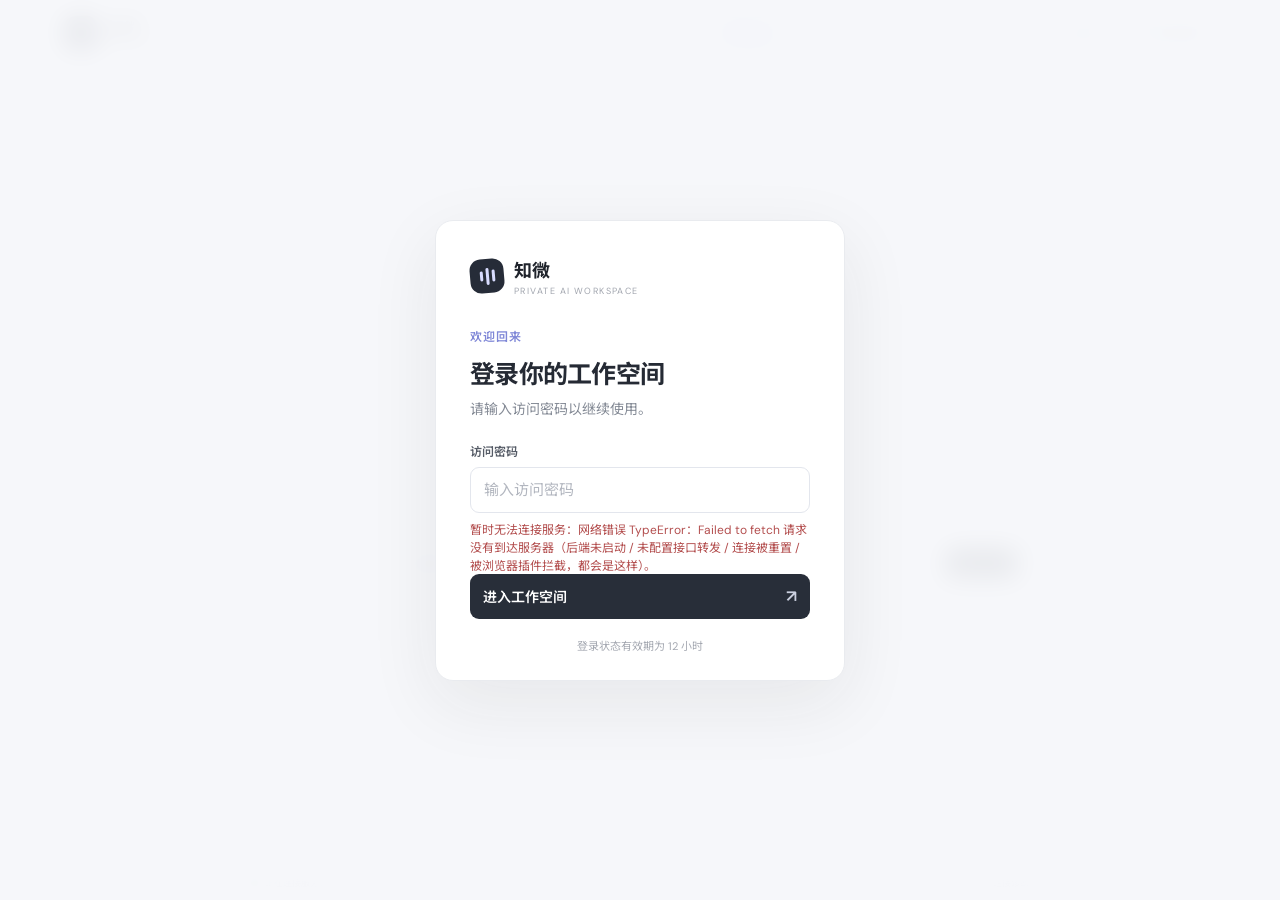
==== commit 9e494dcc: "修三处窄屏 bug：模型名字号被 font:inherit 覆盖、safe-area 恒为 0、手机上删除键永不显示 - .model-pill 先设 font-size:10px，后面又写 font" ====
--- a/frontend/index.html
+++ b/frontend/index.html
@@ -2,7 +2,7 @@
 <html lang="zh-CN">
 <head>
   <meta charset="UTF-8">
-  <meta name="viewport" content="width=device-width, initial-scale=1.0">
+  <meta name="viewport" content="width=device-width, initial-scale=1.0, viewport-fit=cover">
   <meta name="theme-color" content="#f7f8fa">
   <meta name="description" content="集成智能对话、文件问答与论文阅读的 AI 工作空间">
   <title>知微 · AI 工作空间</title>
--- a/frontend/style.css
+++ b/frontend/style.css
@@ -34,7 +34,7 @@
 .send-button.stopping .send-arrow{font-size:9px}
 
 /* 模型与 API Key 面板 */
-.model-pill{background:#fff;cursor:pointer;font:inherit;color:#686e79}
+.model-pill{background:#fff;cursor:pointer;font-family:inherit;color:#686e79}
 .model-pill:hover{border-color:#d7daf0;background:#fafaff;color:#4d5563}
 .model-pill.warn{border-color:#f0dada;background:#fff7f7;color:#a84949}
 .model-pill.warn .model-dot{background:#d76c6c}
@@ -185,3 +185,40 @@
 .app-shell.is-empty .welcome{margin:0 auto 22px}
 .app-shell.is-empty .composer-wrap{margin-bottom:auto}
 @media(max-width:600px){.app-shell.is-empty .conversation{padding:0 12px}.app-shell.is-empty .welcome{margin-bottom:16px}}
+/* 窄屏收口：320~390 宽度下底部那行放不下四样东西（提示语 + 专家模式 + 操作桌面 + 发送），
+   flex-wrap 会把「操作桌面」挤到第二行、把「发送」压成竖排两字，整个输入区从 125px 涨到 144px。
+   手机上本来也没有 Enter 键，所以先撤掉提示语，再锁住按钮不换行。 */
+.send-button{white-space:nowrap;flex:0 0 auto}
+@media(max-width:380px){
+  .composer-left{flex-wrap:nowrap}
+  .composer-left .composer-hint{display:none}
+  .expert-toggle{padding:0 6px}
+  .send-button{gap:8px;padding:0 6px 0 10px}
+  /* app.js 把内联高度卡在 160，小屏上 160 + 底部那行要吃掉 44% 视口，
+     弹出键盘后基本没地方看回答；这里用 max-height 截到 120，内联值仍由脚本管，滚动照旧 */
+  .composer textarea{max-height:120px}
+}
+/* 顶栏同理：五个图标 + 品牌 + 模型名在 320 下会溢出 89px，模型名被裁成「qwen-plu…」。
+   按档削：先压按钮宽度和间距（414 起本来不溢出），到 375 及以下才把模型名收成状态圆点。
+   模型名是纯展示，点开面板仍看得到全名；按钮是功能入口，不能缩到点不准。 */
+@media(max-width:430px){
+  .topbar-actions{gap:2px}
+  .top-action{width:30px}
+  .brand small{display:none}
+}
+@media(max-width:380px){
+  .model-pill{padding:4px 6px}
+  .model-pill #modelPillText{display:none}
+}
+@media(max-width:340px){
+  .topbar-actions{gap:1px}
+  .top-action{width:28px}
+}
+/* 无 hover 的设备（手机、平板）等不到「悬停」，.chat-item button 的 opacity:0 会让删除键
+   一直不出现，只有切进该会话（.active）才冒出来——等于要先点进去才能删。常显并给足面积。
+   用 (hover:none) 而不是宽度判断：带触屏的笔记本仍能悬停，不该跟着变。 */
+@media(hover:none){
+  .chat-item button{width:32px;height:32px;padding:0;opacity:1}
+}
+/* 横屏时刘海会压住内容两侧：inset 为 0 时这两条声明不产生任何变化 */
+.app-shell{padding-left:env(safe-area-inset-left);padding-right:env(safe-area-inset-right)}
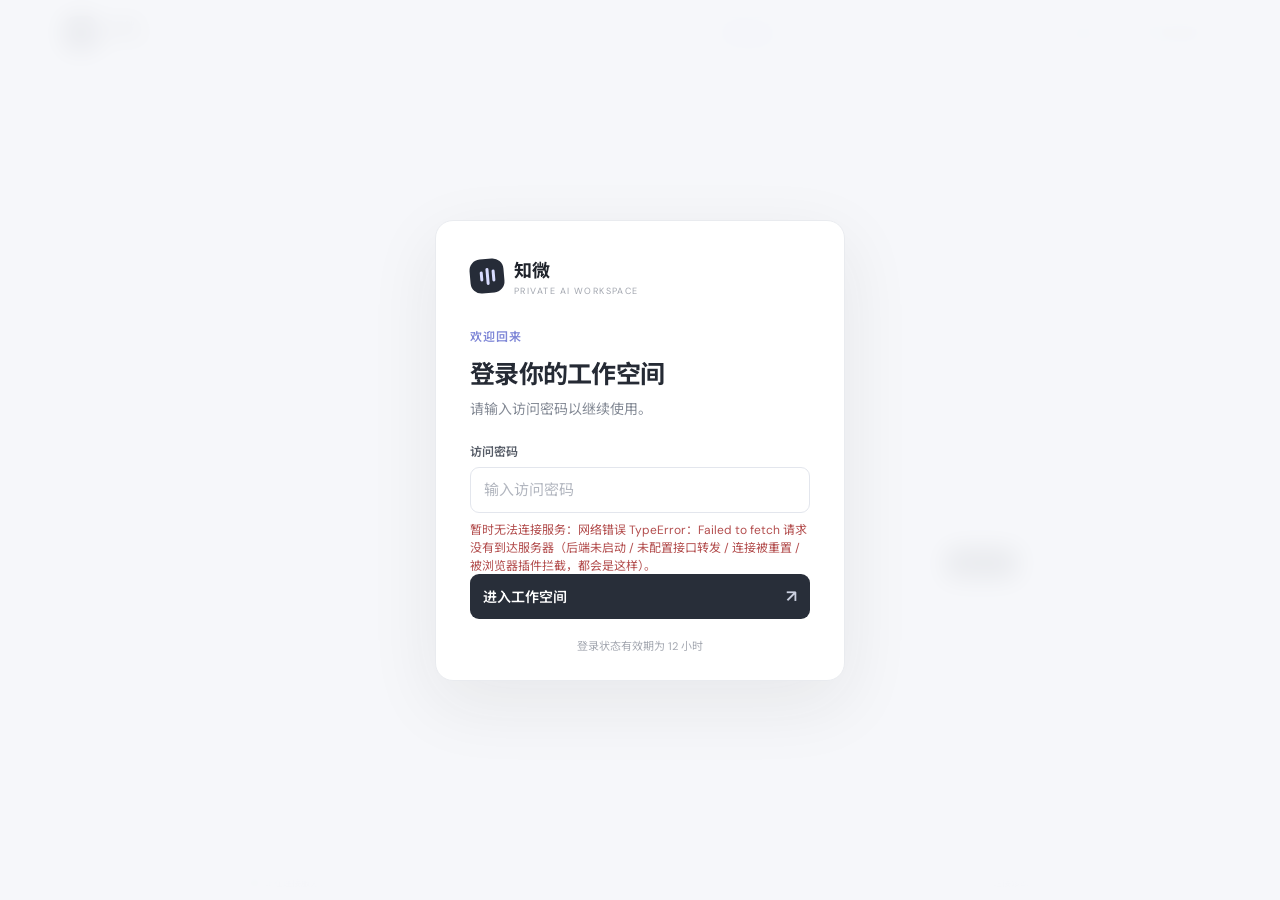
==== commit c22a9c7c: "把「专家模式」「操作桌面」并进一个「⋯」菜单 底部原来并排两个胶囊，390 下各 62×20、9px 字，是全站最难点中的控件，还一直占着那行宽度。 现在只留一个 24px 高的「⋯」按钮，两项放进 " ====
--- a/frontend/index.html
+++ b/frontend/index.html
@@ -54,7 +54,7 @@
       <div id="paperStatus" class="upload-status" hidden></div>
       <div class="composer" id="composer">
         <textarea id="input" rows="1" placeholder="直接提问，我来判断用哪个功能…" aria-label="输入消息"></textarea>
-        <div class="composer-bottom"><span class="composer-left"><span class="composer-hint"><span class="sparkle">✦</span> <span id="composerHint">Enter 发送 · 自动选择功能</span></span><button type="button" id="expertToggle" class="expert-toggle" onclick="toggleExpertMode()" aria-pressed="false" title="一键开启全部五项：记录学习档案、只读查看项目代码、修改代码（每次改动自动备份，可一键撤销）、执行项目内命令（危险命令仍会单独弹卡片等你确认）、显示思考过程。再点一次全部关闭。"><span class="expert-dot"></span><span id="expertLabel">专家模式</span></button><button type="button" id="desktopToggle" class="expert-toggle desktop-toggle" onclick="toggleDesktopMode()" aria-pressed="false" title="让助手真的操作这台电脑：移动鼠标、打字、截图、打开浏览器。默认关闭，且不受专家模式影响——每次打开都要单独确认。开启期间建议看着屏幕；遇到登录/支付/验证码页面它应当停下来问你。"><span class="expert-dot"></span><span id="desktopLabel">操作桌面</span></button><span class="capabilities" hidden><label class="write-toggle" title="开启后，助手只在你明确要求时才会写入长期记忆或勾选学习任务。默认关闭。"><input type="checkbox" id="allowWrites" onchange="onAllowWritesChange()"><span>允许助手记录</span></label><label class="write-toggle" title="开启后，助手可以只读查看项目结构、代码、git 状态与提交历史（不能修改文件、不能执行命令）。默认关闭。"><input type="checkbox" id="allowWorkspace" onchange="onAllowWorkspaceChange()"><span>允许读代码</span></label><label class="write-toggle danger" title="开启后，助手可以在项目内新建或修改文件。每次写入前自动备份，改动以红绿 diff 展示，可一键撤销。默认关闭。"><input type="checkbox" id="allowCodeEdit" onchange="onAllowCodeEditChange()"><span>允许改代码</span></label><label class="write-toggle danger" title="开启后，助手可以在项目内执行命令（跑测试、跑脚本、看 git 状态）。管道、重定向、删除、下载、改权限类命令一律拒绝；安装依赖、构建、执行任意代码会先弹卡片等你点「允许」。默认关闭。"><input type="checkbox" id="allowCommand" onchange="onAllowCommandChange()"><span>允许跑命令</span></label><label class="write-toggle" title="开启后，会向模型请求思考过程并实时显示在回答上方。部分模型（如 Qwen3、DeepSeek 推理模型）支持；不支持时只是不显示，不影响回答。"><input type="checkbox" id="showThinking" onchange="onShowThinkingChange()"><span>显示思考</span></label></span></span><button id="sendBtn" class="send-button" onclick="sendMessage()" aria-label="发送消息" disabled><span>发送</span><span class="send-arrow">↑</span></button></div>
+        <div class="composer-bottom"><span class="composer-left"><span class="composer-hint"><span class="sparkle">✦</span> <span id="composerHint">Enter 发送 · 自动选择功能</span></span><button type="button" id="toolMenuBtn" class="tool-menu-btn" onclick="toggleToolMenu(event)" aria-haspopup="true" aria-expanded="false" aria-label="专家模式与桌面控制" title="专家模式与操作桌面"><span class="expert-dot"></span><span class="tool-menu-glyph">⋯</span></button><span class="capabilities" hidden><label class="write-toggle" title="开启后，助手只在你明确要求时才会写入长期记忆或勾选学习任务。默认关闭。"><input type="checkbox" id="allowWrites" onchange="onAllowWritesChange()"><span>允许助手记录</span></label><label class="write-toggle" title="开启后，助手可以只读查看项目结构、代码、git 状态与提交历史（不能修改文件、不能执行命令）。默认关闭。"><input type="checkbox" id="allowWorkspace" onchange="onAllowWorkspaceChange()"><span>允许读代码</span></label><label class="write-toggle danger" title="开启后，助手可以在项目内新建或修改文件。每次写入前自动备份，改动以红绿 diff 展示，可一键撤销。默认关闭。"><input type="checkbox" id="allowCodeEdit" onchange="onAllowCodeEditChange()"><span>允许改代码</span></label><label class="write-toggle danger" title="开启后，助手可以在项目内执行命令（跑测试、跑脚本、看 git 状态）。管道、重定向、删除、下载、改权限类命令一律拒绝；安装依赖、构建、执行任意代码会先弹卡片等你点「允许」。默认关闭。"><input type="checkbox" id="allowCommand" onchange="onAllowCommandChange()"><span>允许跑命令</span></label><label class="write-toggle" title="开启后，会向模型请求思考过程并实时显示在回答上方。部分模型（如 Qwen3、DeepSeek 推理模型）支持；不支持时只是不显示，不影响回答。"><input type="checkbox" id="showThinking" onchange="onShowThinkingChange()"><span>显示思考</span></label></span></span><button id="sendBtn" class="send-button" onclick="sendMessage()" aria-label="发送消息" disabled><span>发送</span><span class="send-arrow">↑</span></button></div>
       </div>
       <div class="composer-note">知微 AI · 让知识触手可及</div>
     </footer>
@@ -64,6 +64,13 @@
        不能再跟着 modeBar 一起隐藏，位置由 JS 按标签位置算。 -->
   <div id="modePicker" class="mode-picker" hidden>
     <button onclick="selectMode('auto')">✦　自动选择</button><button onclick="selectMode('chat')">✳　智能对话</button><button onclick="selectMode('file')">▤　文件问答</button><button onclick="selectMode('paper')">论　论文助手</button>
+  </div>
+  <!-- 助手权限菜单：专家模式和操作桌面原来并排在输入框里，390 宽下各 62×20、9px 字，
+       是全站最难点中的控件。收进这里后底部只留一个 28×28 的「⋯」，
+       两项各占一整行，右侧写明开/关。位置由 JS 按按钮位置算，一律朝上开。 -->
+  <div id="toolMenu" class="tool-menu" role="group" aria-label="助手权限" hidden>
+    <button type="button" id="expertToggle" class="expert-toggle" onclick="toggleExpertMode()" aria-pressed="false" title="一键开启全部五项：记录学习档案、只读查看项目代码、修改代码（每次改动自动备份，可一键撤销）、执行项目内命令（危险命令仍会单独弹卡片等你确认）、显示思考过程。再点一次全部关闭。"><span class="expert-dot"></span><span id="expertLabel">专家模式</span></button>
+    <button type="button" id="desktopToggle" class="expert-toggle desktop-toggle" onclick="toggleDesktopMode()" aria-pressed="false" title="让助手真的操作这台电脑：移动鼠标、打字、截图、打开浏览器。默认关闭，且不受专家模式影响——每次打开都要单独确认。开启期间建议看着屏幕；遇到登录/支付/验证码页面它应当停下来问你。"><span class="expert-dot"></span><span id="desktopLabel">操作桌面</span></button>
   </div>
   <dialog id="learningHub" class="learning-hub">
     <div class="learning-head"><div><span class="eyebrow">YOUR LEARNING SPACE</span><h2>学习档案</h2><p>由你确认保存的长期记忆与学习计划会用于个性化回答。</p></div><button class="hub-close" onclick="closeLearningHub()" aria-label="关闭">×</button></div>
--- a/frontend/style.css
+++ b/frontend/style.css
@@ -222,3 +222,24 @@
 }
 /* 横屏时刘海会压住内容两侧：inset 为 0 时这两条声明不产生任何变化 */
 .app-shell{padding-left:env(safe-area-inset-left);padding-right:env(safe-area-inset-right)}
+/* 助手权限收进「⋯」：原来「专家模式」「操作桌面」两个胶囊并排在输入框里，390 下各 62×20、
+   9px 字，是全站最难点中的控件。现在底部只留一个小按钮，两项在菜单里各占 36px 的整行，
+   右侧直接写开/关；菜单关着时靠圆点提示「有开关开着」，免得收进去就忘了。 */
+.tool-menu-btn{display:inline-flex;align-items:center;gap:5px;height:24px;padding:0 9px;border:1px solid #e6e8ee;border-radius:999px;background:#fbfbfd;color:#7d838e;font-size:9.5px;cursor:pointer;transition:border-color .16s,background .16s,color .16s}
+.tool-menu-btn:hover{border-color:#cfd4e8;background:#f5f6fb;color:#565d6b}
+.tool-menu-btn[aria-expanded="true"]{border-color:#cfd4e8;background:#f2f3f9;color:#4d5563}
+.tool-menu-btn[data-state="on"]{border-color:#f0c9c0;background:#fdf3f0;color:#b04a32}
+.tool-menu-btn[data-state="on"] .expert-dot{background:#d2643f;box-shadow:0 0 0 3px #d2643f22}
+.tool-menu-btn[data-state="partial"]{border-color:#dcd7ee;background:#f8f6ff;color:#6a5fb0}
+.tool-menu-btn[data-state="partial"] .expert-dot{background:#8b7fd4}
+.tool-menu-glyph{font-size:11px;line-height:1;transform:translateY(-1px)}
+.tool-menu{position:fixed;z-index:32;width:min(258px,calc(100vw - 20px));padding:5px;border:1px solid #e9ebef;border-radius:12px;background:#fff;box-shadow:0 12px 34px #20242c26}
+.tool-menu .expert-toggle{display:flex;width:100%;height:36px;justify-content:flex-start;gap:9px;padding:0 10px;border:0;border-radius:8px;background:transparent;color:#4b515d;font-size:11px;font-weight:500}
+.tool-menu .expert-toggle:hover{background:#f5f6fa;color:#2f3542}
+.tool-menu .expert-toggle[data-state="on"],.tool-menu .expert-toggle[data-state="partial"]{border:0;background:transparent}
+.tool-menu .expert-toggle[data-state="on"]{color:#8a4230}
+.tool-menu .expert-toggle[data-state="partial"]{color:#5b51a0}
+.tool-menu .expert-toggle::after{margin-left:auto;color:#b3b7c0;font-size:10px;font-weight:400}
+.tool-menu .expert-toggle[data-state="off"]::after{content:'关'}
+.tool-menu .expert-toggle[data-state="on"]::after{content:'开';color:#b04a32}
+.tool-menu .expert-toggle[data-state="partial"]::after{content:'部分';color:#6a5fb0}
